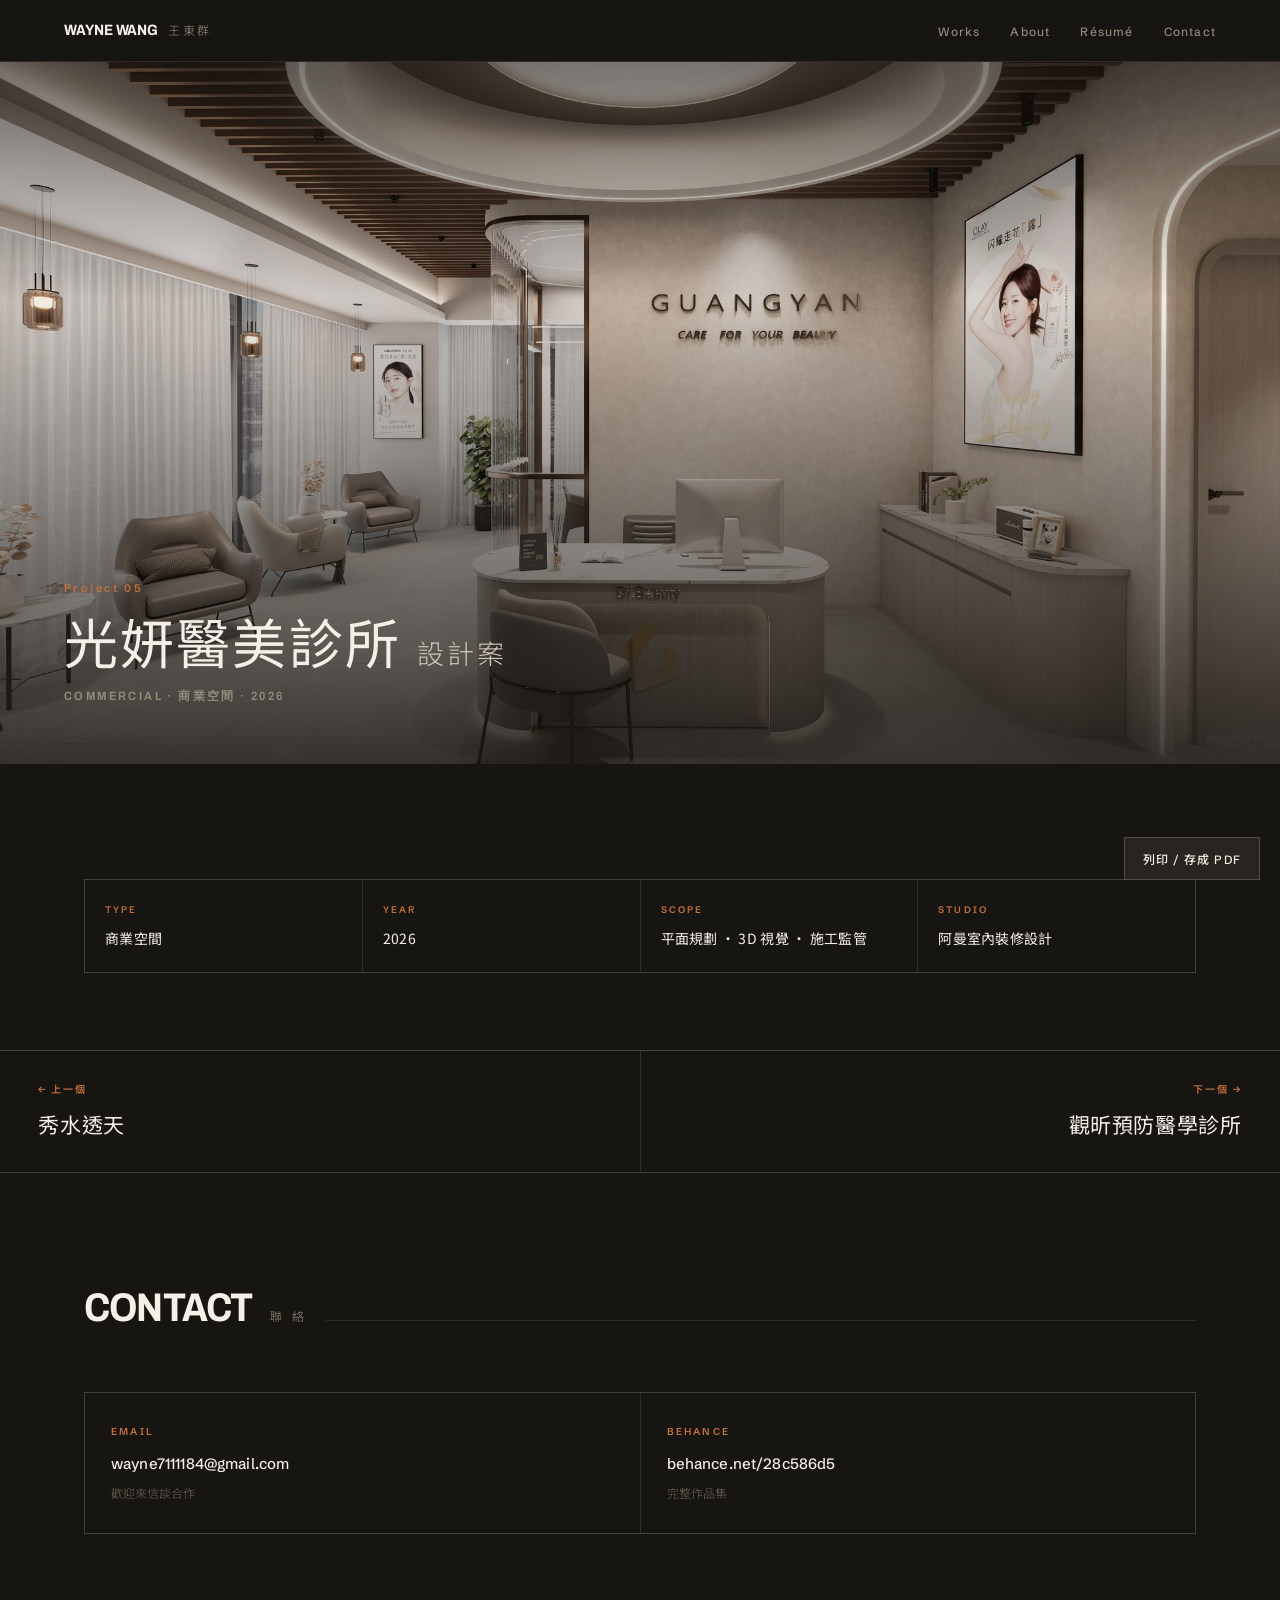
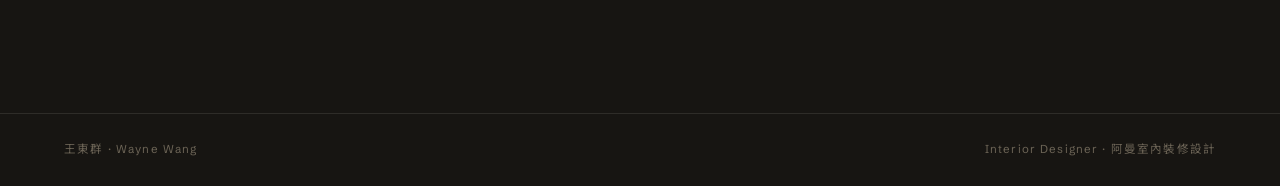
==== works/guangyan-clinic.html @ 20f3edab "feat: 六個專案內頁 + 圖片自動壓縮與自動重建 - works/ 六頁，每頁有獨立網址與分享預覽圖 - 內容集中在 projects.json，跑 build.py 重新產生 - CSS 抽成 " ====
<!DOCTYPE html>
<html lang="zh-TW">
<head>
<meta charset="UTF-8">
<meta name="viewport" content="width=device-width, initial-scale=1.0">
<title>光妍醫美診所設計案 — 王東群 Wayne Wang</title>
<meta name="description" content="光妍醫美診所設計案｜商業空間 · 2026｜王東群 Wayne Wang 室內設計作品">
<link rel="canonical" href="https://wayne7111184-create.github.io/works/guangyan-clinic.html">
<link rel="icon" href="data:image/svg+xml,%3Csvg xmlns='http://www.w3.org/2000/svg' viewBox='0 0 32 32'%3E%3Crect width='32' height='32' fill='%23171512'/%3E%3Ctext x='16' y='23' font-family='Helvetica,Arial' font-size='19' font-weight='700' fill='%23C4703F' text-anchor='middle'%3EW%3C/text%3E%3C/svg%3E">
<meta property="og:type" content="article">
<meta property="og:url" content="https://wayne7111184-create.github.io/works/guangyan-clinic.html">
<meta property="og:title" content="光妍醫美診所設計案 — 王東群 Wayne Wang">
<meta property="og:description" content="光妍醫美診所設計案｜商業空間 · 2026｜王東群 Wayne Wang 室內設計作品">
<meta property="og:image" content="https://wayne7111184-create.github.io/uploads/work-05.jpg">
<meta property="og:locale" content="zh_TW">
<meta name="twitter:card" content="summary_large_image">
<link rel="preconnect" href="https://fonts.googleapis.com">
<link rel="preconnect" href="https://fonts.gstatic.com" crossorigin>
<link href="https://fonts.googleapis.com/css2?family=Archivo:wdth,wght@75..125,400..900&family=Schibsted+Grotesk:wght@300;400;500;600;700&family=Noto+Sans+TC:wght@200;300;400;500;700&display=swap" rel="stylesheet">
<link rel="stylesheet" href="../assets/site.css">
</head>
<body>

<nav class="nav">
  <a href="../index.html" class="brand">Wayne Wang<span>王東群</span></a>
  <ul>
    <li><a href="../index.html#works">Works</a></li>
    <li><a href="../index.html#about">About</a></li>
    <li><a href="../index.html#resume">Résumé</a></li>
    <li><a href="../index.html#contact">Contact</a></li>
  </ul>
</nav>

<header class="p-hero">
  <div class="slot"><img src="../uploads/work-05.jpg" alt="光妍醫美診所" fetchpriority="high" decoding="async" onerror="imgFallback(this)"><div class="hint"><b>../uploads/work-05.jpg</b>光妍醫美診所</div></div>
  <div class="p-head">
    <div class="inner">
      <div class="p-no">Project 05</div>
      <h1 class="p-title">光妍醫美診所<small>設計案</small></h1>
      <div class="p-sub">Commercial · 商業空間 · 2026</div>
    </div>
  </div>
</header>

<section class="container sec" style="padding-bottom:0">
  <div class="p-meta">
        <div><div class="k">Type</div><div class="v">商業空間</div></div>
        <div><div class="k">Year</div><div class="v">2026</div></div>
        <div><div class="k">Scope</div><div class="v">平面規劃 · 3D 視覺 · 施工監管</div></div>
        <div><div class="k">Studio</div><div class="v">阿曼室內裝修設計</div></div>
  </div>
</section>


<section class="container sec">
  <div class="sec-head"><h2>Gallery</h2><span class="zh">空 間 紀 錄</span><span class="ln"></span></div>
  <div class="gallery">
      <div class="g-item"><div class="slot"><img src="../uploads/guangyan-clinic/01.jpg" alt="光妍醫美診所 第 1 張" loading="lazy" decoding="async" onerror="imgFallback(this)"><div class="hint"><b>../uploads/guangyan-clinic/01.jpg</b>光妍醫美診所 第 1 張</div></div></div>
      <div class="g-item"><div class="slot"><img src="../uploads/guangyan-clinic/02.jpg" alt="光妍醫美診所 第 2 張" loading="lazy" decoding="async" onerror="imgFallback(this)"><div class="hint"><b>../uploads/guangyan-clinic/02.jpg</b>光妍醫美診所 第 2 張</div></div></div>
      <div class="g-item"><div class="slot"><img src="../uploads/guangyan-clinic/03.jpg" alt="光妍醫美診所 第 3 張" loading="lazy" decoding="async" onerror="imgFallback(this)"><div class="hint"><b>../uploads/guangyan-clinic/03.jpg</b>光妍醫美診所 第 3 張</div></div></div>
      <div class="g-item"><div class="slot"><img src="../uploads/guangyan-clinic/04.jpg" alt="光妍醫美診所 第 4 張" loading="lazy" decoding="async" onerror="imgFallback(this)"><div class="hint"><b>../uploads/guangyan-clinic/04.jpg</b>光妍醫美診所 第 4 張</div></div></div>
      <div class="g-item"><div class="slot"><img src="../uploads/guangyan-clinic/05.jpg" alt="光妍醫美診所 第 5 張" loading="lazy" decoding="async" onerror="imgFallback(this)"><div class="hint"><b>../uploads/guangyan-clinic/05.jpg</b>光妍醫美診所 第 5 張</div></div></div>
      <div class="g-item"><div class="slot"><img src="../uploads/guangyan-clinic/06.jpg" alt="光妍醫美診所 第 6 張" loading="lazy" decoding="async" onerror="imgFallback(this)"><div class="hint"><b>../uploads/guangyan-clinic/06.jpg</b>光妍醫美診所 第 6 張</div></div></div>
      <div class="g-item"><div class="slot"><img src="../uploads/guangyan-clinic/07.jpg" alt="光妍醫美診所 第 7 張" loading="lazy" decoding="async" onerror="imgFallback(this)"><div class="hint"><b>../uploads/guangyan-clinic/07.jpg</b>光妍醫美診所 第 7 張</div></div></div>
      <div class="g-item"><div class="slot"><img src="../uploads/guangyan-clinic/08.jpg" alt="光妍醫美診所 第 8 張" loading="lazy" decoding="async" onerror="imgFallback(this)"><div class="hint"><b>../uploads/guangyan-clinic/08.jpg</b>光妍醫美診所 第 8 張</div></div></div>
  </div>
  <a class="p-back" href="../index.html#works">← 回作品列表</a>
</section>

<nav class="p-nav">
    <a class="prev" href="xiushui-house.html">
      <div class="dir">← 上一個</div>
      <div class="nm">秀水透天</div>
    </a>
    <a class="next" href="guanxin-clinic.html">
      <div class="dir">下一個 →</div>
      <div class="nm">觀昕預防醫學診所</div>
    </a>
</nav>

<section class="container sec">
  <div class="sec-head"><h2>Contact</h2><span class="zh">聯 絡</span><span class="ln"></span></div>
  <div class="contact">
    <div class="c-item">
      <div class="k">Email</div>
      <a class="v" href="mailto:wayne7111184@gmail.com">wayne7111184@gmail.com</a>
      <div class="s">歡迎來信談合作</div>
    </div>
    <div class="c-item">
      <div class="k">Behance</div>
      <a class="v" href="https://www.behance.net/28c586d5" target="_blank" rel="noopener">behance.net/28c586d5</a>
      <div class="s">完整作品集</div>
    </div>
  </div>
</section>

<footer>
  <div>王東群 · Wayne Wang</div>
  <div>Interior Designer · 阿曼室內裝修設計</div>
</footer>

<button class="print-btn" onclick="window.print()"><span class="pb-long">列印 / 存成 PDF</span><span class="pb-short">PDF</span></button>

<script>
/* 圖片副檔名容錯；畫廊圖找不到就整格移除，版面不會開天窗 */
function imgFallback(img){
  var exts = ['.jpg','.png','.jpeg','.webp','.JPG','.PNG','.jpg.jpg','.png.png'];
  if(!img.dataset.base){
    img.dataset.base = img.getAttribute('src').replace(/\.[a-z0-9]+$/i,'');
    img.dataset.i = '0';
  }
  var i = parseInt(img.dataset.i, 10);
  while(i < exts.length){
    var cand = img.dataset.base + exts[i];
    i++;
    if(cand !== img.getAttribute('src')){
      img.dataset.i = i;
      img.setAttribute('src', cand);
      return;
    }
  }
  var cell = img.closest('.g-item');
  if(cell){
    var g = cell.parentElement;
    cell.remove();
    /* 整個畫廊都沒圖就把這一段收起來，不留空白區塊 */
    if(g && !g.querySelector('.g-item')){
      var sec = g.closest('section');
      if(sec){ sec.style.display = 'none'; }
    }
  } else {
    img.remove();
  }
}
</script>
</body>
</html>
---- assets/site.css ----
/* ══════════════ RESET ══════════════ */
*,*::before,*::after{ box-sizing:border-box; margin:0; padding:0; }
html{ scroll-behavior:smooth; }
img{ max-width:100%; display:block; }

/* ══════════════ TOKENS ══════════════ */
:root{
  --bg:      #171512;
  --surface: #201D19;
  --surface2:#282520;
  --t1:      #F4F0E7;
  --t2:      #CFC8BA;
  --t3:      #948B7B;
  --t4:      #6C6456;
  --ac:      #C4703F;
  --ac-soft: rgba(196,112,63,0.14);
  --bd:      rgba(244,240,231,0.10);
  --bd2:     rgba(244,240,231,0.20);

  --disp:   'Archivo', 'Helvetica Neue', sans-serif;
  --sans:   'Schibsted Grotesk', 'Noto Sans TC', -apple-system, sans-serif;
  --zh:     'Noto Sans TC', 'Microsoft JhengHei', sans-serif;
}

body{
  background:var(--bg); color:var(--t2);
  font-family:var(--sans); font-size:16px; line-height:1.7;
  -webkit-font-smoothing:antialiased;
  text-wrap:pretty;
}

/* ══════════════ 共用 ══════════════ */
.container{ max-width:1240px; margin:0 auto; padding:0 clamp(22px,5vw,72px); }
.sec{ padding-top:clamp(78px,9vw,130px); padding-bottom:clamp(60px,7vw,100px); }

.eyebrow{
  font-family:var(--sans); font-size:10.5px; font-weight:600;
  letter-spacing:.2em; text-transform:uppercase; color:var(--ac);
}
.sec-head{ display:flex; align-items:baseline; gap:18px; margin-bottom:clamp(38px,5vw,64px); }
.sec-head h2{
  font-family:var(--disp); font-weight:700; font-variation-settings:'wdth' 88;
  font-size:clamp(26px,3.4vw,40px); text-transform:uppercase;
  color:var(--t1); line-height:1; letter-spacing:-.02em;
}
.sec-head .zh{ font-family:var(--zh); font-size:12px; font-weight:300; letter-spacing:.28em; color:var(--t3); }
.sec-head .ln{ flex:1; height:1px; background:var(--bd); }

/* 圖片欄位：圖檔放進去就顯示，沒放就看到提示 */
.slot{ position:relative; background:var(--surface); overflow:hidden; }
.slot img{ width:100%; height:100%; object-fit:cover; position:relative; z-index:1;
  filter:grayscale(18%) brightness(.94) contrast(1.04); transition:transform .8s cubic-bezier(.22,.61,.36,1), filter .5s; }
.slot .hint{
  position:absolute; inset:0; z-index:0;
  display:flex; flex-direction:column; align-items:center; justify-content:center; gap:8px;
  font-size:11px; letter-spacing:.14em; text-transform:uppercase; color:var(--t4);
  background:
    repeating-linear-gradient(135deg, rgba(255,255,255,.02) 0 6px, transparent 6px 12px);
  text-align:center; padding:16px;
}
.slot .hint b{ font-weight:500; color:var(--t3); letter-spacing:.06em; text-transform:none; font-size:12px; }

/* ══════════════ NAV ══════════════ */
.nav{
  position:fixed; top:0; left:0; right:0; z-index:100; height:62px;
  display:flex; align-items:center; padding:0 clamp(22px,5vw,72px);
  background:rgba(23,21,18,.86); backdrop-filter:blur(14px); -webkit-backdrop-filter:blur(14px);
  border-bottom:1px solid var(--bd);
}
.nav a{ text-decoration:none; }
.nav .brand{
  flex:1; font-family:var(--disp); font-weight:700; font-variation-settings:'wdth' 88;
  font-size:15px; text-transform:uppercase; letter-spacing:-.005em; color:var(--t1);
}
.nav .brand span{ font-family:var(--zh); font-size:12px; font-weight:300; letter-spacing:.2em; color:var(--t3); margin-left:10px; }
.nav ul{ display:flex; gap:30px; list-style:none; }
.nav ul a{ font-size:12px; font-weight:500; letter-spacing:.1em; color:var(--t3); transition:color .2s; }
.nav ul a:hover{ color:var(--t1); }

/* ══════════════ HERO ══════════════ */
.hero{ min-height:100vh; padding-top:62px; display:grid; grid-template-columns:56fr 44fr; }
.hero-txt{ display:flex; flex-direction:column; justify-content:center; padding:clamp(56px,7vw,96px) clamp(22px,5vw,72px); }
.hero-name{
  font-family:var(--disp); font-weight:800; font-variation-settings:'wdth' 84;
  font-size:clamp(58px,8.6vw,126px); text-transform:uppercase;
  line-height:.86; color:var(--t1); letter-spacing:-.035em; margin-top:24px;
}
.hero-name i{ font-style:normal; color:var(--ac); }
.hero-zh{ font-family:var(--zh); font-size:clamp(16px,1.8vw,21px); font-weight:200; letter-spacing:.42em; color:var(--t3); margin-top:20px; }
.hero-line{ width:44px; height:1px; background:var(--ac); margin:34px 0 28px; }
.hero-bio{ font-family:var(--zh); font-weight:300; font-size:clamp(14px,1.5vw,16px); line-height:2.1; color:var(--t2); max-width:42ch; }
.hero-meta{ display:flex; gap:28px; margin-top:38px; flex-wrap:wrap; }
.hero-meta div{ font-size:12px; color:var(--t4); letter-spacing:.04em; }
.hero-meta b{ display:block; font-family:var(--zh); font-size:13px; font-weight:400; color:var(--t2); margin-top:3px; letter-spacing:.02em; }
.hero-photo{ position:relative; }
.hero-photo .slot{ position:absolute; inset:0; }

/* ══════════════ WORKS ══════════════ */
.works{ display:grid; grid-template-columns:1fr 1fr; gap:1px; background:var(--bd); }
.work{ background:var(--bg); text-decoration:none; color:inherit; display:block; }
.work .slot{ aspect-ratio:4/3; }
@media (hover:hover){
  .work:hover .slot img{ transform:scale(1.035); filter:grayscale(0%) brightness(1) contrast(1.04); }
}
.work:active .slot img{ filter:grayscale(0%) brightness(1) contrast(1.04); }
.work-info{ display:flex; align-items:flex-start; gap:16px; padding:22px 4px 34px; }
.work-idx{ font-size:11px; font-weight:600; color:var(--ac); letter-spacing:.08em; padding-top:6px; min-width:22px; }
.work-body{ flex:1; }
.work-title{ font-family:var(--zh); font-size:clamp(17px,1.9vw,21px); font-weight:400; color:var(--t1); letter-spacing:.03em; }
.work-title small{ font-weight:300; color:var(--t3); font-size:.72em; margin-left:.5em; letter-spacing:.08em; }
.work-meta{ font-size:11.5px; font-weight:500; letter-spacing:.14em; text-transform:uppercase; color:var(--t4); margin-top:7px; }
.work-tag{
  align-self:flex-start; font-family:var(--zh); font-size:11px; font-weight:300; color:var(--t3);
  border:1px solid var(--bd2); padding:5px 11px; letter-spacing:.08em; margin-top:4px; transition:.25s;
  white-space:nowrap;
}
@media (hover:hover){
  .work:hover .work-tag{ border-color:var(--ac); color:var(--ac); }
}

/* ══════════════ ABOUT ══════════════ */
.about{ display:grid; grid-template-columns:2fr 3fr; gap:clamp(38px,6vw,88px); align-items:start; }
.about .slot{ aspect-ratio:3/4; position:sticky; top:92px; }
.about-bio p{ font-family:var(--zh); font-weight:300; font-size:clamp(15px,1.6vw,17px); line-height:2.15; color:var(--t2); }
.about-bio p+p{ margin-top:24px; }
.kv-grid{ display:grid; grid-template-columns:1fr 1fr; gap:26px 34px; margin-top:46px; }
.kv{ border-top:1px solid var(--bd); padding-top:15px; }
.kv .k{ font-size:10px; font-weight:600; letter-spacing:.2em; text-transform:uppercase; color:var(--ac); }
.kv .v{ font-family:var(--zh); font-size:14px; font-weight:400; color:var(--t1); margin-top:8px; letter-spacing:.02em; }
.kv .s{ display:block; font-size:11.5px; font-weight:400; color:var(--t4); margin-top:4px; letter-spacing:.03em; }
.kv a{ color:var(--ac); text-decoration:none; }
.kv a:hover{ text-decoration:underline; text-underline-offset:3px; }

/* ══════════════ RÉSUMÉ ══════════════ */
.sheet{
  background:var(--surface); border:1px solid var(--bd);
  display:grid; grid-template-columns:1fr 1fr;
}
.sheet-col{ padding:clamp(30px,4vw,52px); }
.sheet-col+.sheet-col{ border-left:1px solid var(--bd); }
.r-sec{ margin-bottom:42px; }
.r-sec:last-child{ margin-bottom:0; }
.r-label{
  font-size:10px; font-weight:600; letter-spacing:.22em; text-transform:uppercase; color:var(--ac);
  border-bottom:1px solid var(--bd); padding-bottom:11px; margin-bottom:24px;
}
.r-label span{ font-family:var(--zh); font-weight:300; letter-spacing:.14em; color:var(--t4); margin-left:8px; text-transform:none; }
.exp{ margin-bottom:26px; }
.exp:last-child{ margin-bottom:0; }
.exp .when{ font-size:11.5px; font-weight:500; letter-spacing:.08em; color:var(--t4); }
.exp .org{ font-family:var(--zh); font-size:15px; font-weight:400; color:var(--t1); margin-top:5px; letter-spacing:.02em; }
.exp .role{ font-family:var(--zh); font-size:12.5px; font-weight:300; color:var(--t3); margin-top:3px; }
.exp .note{ font-family:var(--zh); font-size:12.5px; font-weight:300; line-height:1.95; color:var(--t3); margin-top:9px; }
.sk{ margin-bottom:20px; }
.sk:last-child{ margin-bottom:0; }
.sk .g{ font-size:10px; font-weight:600; letter-spacing:.16em; text-transform:uppercase; color:var(--t4); margin-bottom:10px; }
.sk .tags{ display:flex; flex-wrap:wrap; gap:7px; }
.tag{ font-size:12px; color:var(--t2); border:1px solid var(--bd2); padding:5px 12px; letter-spacing:.02em; }
.aw{ display:flex; gap:14px; margin-bottom:18px; align-items:flex-start; }
.aw:last-child{ margin-bottom:0; }
.aw .yr{ font-size:11.5px; font-weight:500; color:var(--t4); letter-spacing:.06em; padding-top:2px; min-width:34px; }
.aw .n{ font-family:var(--zh); font-size:14px; font-weight:400; color:var(--t1); }
.aw .badge{
  display:inline-block; font-family:var(--zh); font-size:10.5px; font-weight:400; letter-spacing:.1em;
  padding:2px 9px; margin-top:6px; border:1px solid var(--bd2); color:var(--t3);
}
.aw .badge.win{ background:var(--ac-soft); border-color:var(--ac); color:var(--ac); }
.aw .sub{ font-family:var(--zh); font-size:11.5px; font-weight:300; color:var(--t4); margin-top:5px; }

/* ══════════════ CONTACT ══════════════ */
.contact{ display:grid; grid-template-columns:repeat(2,1fr); gap:1px; background:var(--bd); border:1px solid var(--bd); }
.c-item{ background:var(--bg); padding:30px 26px; transition:background .3s; }
@media (hover:hover){ .c-item:hover{ background:var(--surface); } }
.c-item .k{ font-size:10px; font-weight:600; letter-spacing:.22em; text-transform:uppercase; color:var(--ac); }
.c-item .v{ display:block; font-size:15px; font-weight:500; color:var(--t1); margin-top:11px; text-decoration:none; letter-spacing:.01em; }
a.v:hover{ color:var(--ac); }
.c-item .s{ font-family:var(--zh); font-size:12px; font-weight:300; color:var(--t4); margin-top:6px; }

footer{
  border-top:1px solid var(--bd); margin-top:clamp(60px,7vw,100px);
  display:flex; justify-content:space-between; align-items:center; gap:16px; flex-wrap:wrap;
  padding:26px clamp(22px,5vw,72px);
  font-size:11.5px; letter-spacing:.1em; color:var(--t4);
}

/* 列印鈕 */
.print-btn{
  position:fixed; right:20px; bottom:20px; z-index:120;
  font-family:var(--sans); font-size:12px; font-weight:500; letter-spacing:.1em;
  background:var(--surface2); color:var(--t1); border:1px solid var(--bd2);
  padding:12px 18px; cursor:pointer; transition:.2s;
}
.print-btn:hover{ border-color:var(--ac); color:var(--ac); }
.print-btn .pb-short{ display:none; }

/* ══════════════ RWD ══════════════ */

/* 筆電 / 小螢幕桌機 */
@media screen and (max-width:1180px){
  .hero{ grid-template-columns:52fr 48fr; }
  .about{ grid-template-columns:5fr 7fr; gap:clamp(28px,4vw,56px); }
  .sheet-col{ padding:clamp(26px,3.4vw,40px); }
}

/* 平板直式 */
@media screen and (max-width:920px){
  .hero{ grid-template-columns:1fr; min-height:auto; padding-top:58px; }
  .hero-txt{ padding:clamp(44px,7vw,72px) clamp(22px,5vw,48px) clamp(34px,5vw,52px); }
  .hero-photo{ aspect-ratio:16/11; }
  .hero-photo .slot{ position:relative; height:100%; }
  .hero-bio{ max-width:52ch; }
  .about{ grid-template-columns:1fr; gap:32px; }
  .about .slot{ position:relative; top:0; max-width:300px; aspect-ratio:3/4; }
  .sheet{ grid-template-columns:1fr; }
  .sheet-col+.sheet-col{ border-left:none; border-top:1px solid var(--bd); }
  .contact{ grid-template-columns:1fr; }
}

/* 手機 */
@media screen and (max-width:640px){
  body{ font-size:15px; }
  .nav{ height:56px; padding:0 18px; }
  .nav .brand{ font-size:13px; }
  .nav .brand span{ display:none; }
  .nav ul{ gap:15px; }
  .nav ul a{ font-size:11px; letter-spacing:.06em; }
  .container{ padding:0 20px; }
  .sec{ padding-top:56px; padding-bottom:44px; }
  .sec-head{ gap:12px; margin-bottom:28px; }
  .sec-head .zh{ font-size:11px; letter-spacing:.2em; }

  .hero{ padding-top:56px; }
  .hero-txt{ padding:40px 20px 34px; }
  .hero-name{ font-size:clamp(48px,15vw,74px); margin-top:18px; }
  .hero-zh{ font-size:15px; letter-spacing:.34em; margin-top:14px; }
  .hero-line{ margin:24px 0 20px; }
  .hero-bio{ font-size:14.5px; line-height:2; }
  .hero-meta{ gap:18px 24px; margin-top:28px; }
  .hero-photo{ aspect-ratio:4/5; }

  .works{ grid-template-columns:1fr; gap:0; background:none; }
  .work{ border-bottom:1px solid var(--bd); }
  .work:last-child{ border-bottom:none; }
  .work .slot{ aspect-ratio:3/2; }
  .work-info{ padding:16px 0 26px; gap:12px; }
  .work-title{ font-size:17px; }
  .work-title small{ display:block; margin-left:0; margin-top:3px; }

  .about .slot{ max-width:100%; aspect-ratio:4/5; }
  .about-bio p{ font-size:15px; line-height:2; }
  .about-bio p+p{ margin-top:18px; }
  .kv-grid{ grid-template-columns:1fr; gap:18px; margin-top:32px; }

  .sheet-col{ padding:24px 20px; }
  .r-sec{ margin-bottom:30px; }
  .tag{ font-size:12.5px; padding:6px 12px; }   /* 觸控好按一點 */

  .c-item{ padding:22px 20px; }
  .c-item .v{ font-size:14.5px; word-break:break-word; }

  footer{ padding:22px 20px calc(22px + env(safe-area-inset-bottom)); font-size:11px; gap:8px; }
  /* 手機縮成小圓鈕，不擋作品照 */
  .print-btn{ right:14px; bottom:calc(14px + env(safe-area-inset-bottom));
    padding:0; width:46px; height:46px; border-radius:50%; font-size:11px; letter-spacing:.06em;
    background:rgba(32,29,25,.9); backdrop-filter:blur(8px); -webkit-backdrop-filter:blur(8px); }
  .print-btn .pb-long{ display:none; }
  .print-btn .pb-short{ display:inline; }
}

/* 極窄機（iPhone SE 等） */
@media screen and (max-width:380px){
  .hero-name{ font-size:44px; }
  .nav ul{ gap:11px; }
  .nav ul a{ font-size:10px; }
}

/* ══════════════ 列印：轉成米白 A4 ══════════════ */
@media print{
  @page{ size:A4; margin:14mm 15mm; }
  :root{
    --bg:#FFFFFF; --surface:#FAF7F1; --surface2:#FAF7F1;
    --t1:#1B1712; --t2:#3A342B; --t3:#6E6555; --t4:#8B8271;
    --ac:#A85A2E; --ac-soft:#F7EDE5;
    --bd:#E2DACB; --bd2:#CFC5B2;
  }
  body{ background:#fff; font-size:10.5pt; line-height:1.6; -webkit-print-color-adjust:exact; print-color-adjust:exact;
    display:flex; flex-direction:column; }
  /* 列印順序：封面頭 → 關於 → 作品 → 履歷 → 聯絡 */
  .hero{ order:1 } #about{ order:2 } #works{ order:3 } #resume{ order:4 } #contact{ order:5 } footer{ order:6 }
  .nav, .print-btn, .hero-meta{ display:none !important; }
  .container{ max-width:none; padding:0; }
  .sec{ padding:0 0 9mm; }
  .hero{ min-height:0; padding-top:0; grid-template-columns:1fr 44mm; gap:10mm;
    align-items:center; padding-bottom:8mm; border-bottom:1px solid var(--bd); margin-bottom:9mm; }
  .hero-txt{ padding:0; }
  .hero-name{ font-size:44pt; margin-top:10px; }
  .hero-zh{ font-size:12pt; margin-top:8px; }
  .hero-line{ margin:12px 0 10px; }
  .hero-bio{ font-size:10pt; line-height:1.85; max-width:60ch; }
  .hero-photo{ height:66mm; }
  .hero-photo .slot{ position:relative; height:100%; }
  .slot img{ filter:none; }
  .sec-head{ margin-bottom:6mm; }
  .sec-head h2{ font-size:19pt; }
  /* 列印時 A4 寬度約 794px，明確鎖住欄數，別掉進手機版排法 */
  .works{ grid-template-columns:1fr 1fr; gap:6mm 5mm; background:none; align-items:start; }
  .sheet{ grid-template-columns:1fr 1fr; }
  .sheet-col+.sheet-col{ border-left:1px solid var(--bd); border-top:none; }
  .contact{ grid-template-columns:repeat(2,1fr); }
  .kv-grid{ grid-template-columns:1fr 1fr; }
  .work .slot{ aspect-ratio:auto; height:44mm; }
  .work-info{ padding:6px 0 0; }
  .work-title{ font-size:11.5pt; }
  .work-meta{ font-size:8pt; margin-top:4px; }
  .work-tag{ font-size:8.5pt; padding:3px 8px; }
  .about{ grid-template-columns:62mm 1fr; gap:11mm; }
  .about .slot{ position:relative; top:0; }
  .about-bio p{ font-size:10pt; line-height:1.85; }
  .kv-grid{ margin-top:7mm; gap:5mm 8mm; }
  .sheet-col{ padding:6mm; }
  .r-sec{ margin-bottom:5mm; }
  .r-label{ padding-bottom:6px; margin-bottom:12px; }
  .exp{ margin-bottom:14px; }
  .exp .org{ font-size:11pt; }
  .exp .role, .exp .note{ font-size:9pt; }
  .exp .note{ line-height:1.7; margin-top:5px; }
  .sk{ margin-bottom:12px; }
  .tag{ font-size:9pt; padding:3px 9px; }
  .aw{ margin-bottom:11px; }
  .aw .n{ font-size:10.5pt; }
  .c-item{ padding:5mm; }
  .c-item .v{ font-size:11pt; margin-top:7px; }
  footer{ margin-top:5mm; padding:4mm 0 0; }
  .work, .about, .contact, .r-sec, .exp, .kv{ break-inside:avoid; }
  .sec-head{ break-inside:avoid; break-after:avoid; }
  #works{ break-before:page; }
  #resume{ break-before:page; }
  #contact .sec{ padding-top:4mm; }
}

/* ══════════════════════════════════════════
   內頁（單一專案）
══════════════════════════════════════════ */
.p-hero{ position:relative; padding-top:62px; }
.p-hero .slot{ height:min(78vh,760px); }
.p-hero .slot::after{
  content:''; position:absolute; inset:0; z-index:2; pointer-events:none;
  background:linear-gradient(to bottom, rgba(23,21,18,.55) 0%, rgba(23,21,18,0) 34%, rgba(23,21,18,.82) 100%);
}
.p-head{
  position:absolute; left:0; right:0; bottom:0; z-index:3;
  padding:0 clamp(22px,5vw,72px) clamp(34px,5vw,58px);
}
.p-head .inner{ max-width:1240px; margin:0 auto; }
.p-no{ font-size:11px; font-weight:600; letter-spacing:.22em; color:var(--ac); }
.p-title{
  font-family:var(--zh); font-weight:400; color:var(--t1);
  font-size:clamp(28px,4.6vw,54px); letter-spacing:.04em; line-height:1.15; margin-top:12px;
}
.p-title small{ font-weight:300; color:var(--t2); font-size:.5em; margin-left:.6em; letter-spacing:.1em; }
.p-sub{
  font-family:var(--disp); font-weight:600; font-variation-settings:'wdth' 90;
  font-size:12px; letter-spacing:.2em; text-transform:uppercase; color:var(--t3); margin-top:14px;
}

/* 專案資訊 */
.p-meta{ display:grid; grid-template-columns:repeat(auto-fit,minmax(150px,1fr)); gap:1px; background:var(--bd); border:1px solid var(--bd); }
.p-meta > div{ background:var(--bg); padding:22px 20px; }
.p-meta .k{ font-size:9.5px; font-weight:600; letter-spacing:.22em; text-transform:uppercase; color:var(--ac); }
.p-meta .v{ font-family:var(--zh); font-size:14px; font-weight:400; color:var(--t1); margin-top:9px; letter-spacing:.02em; line-height:1.6; }

/* 概念文字 */
.p-body{ display:grid; grid-template-columns:minmax(0,1.15fr) minmax(0,1fr); gap:clamp(32px,5vw,80px); align-items:start; }
.p-body p{ font-family:var(--zh); font-weight:300; font-size:clamp(15px,1.6vw,17px); line-height:2.15; color:var(--t2); }
.p-body p+p{ margin-top:22px; }
.p-points{ border-top:1px solid var(--bd); padding-top:20px; }
.p-points li{ list-style:none; font-family:var(--zh); font-weight:300; font-size:14.5px; line-height:1.9; color:var(--t2);
  padding-left:20px; position:relative; margin-bottom:14px; }
.p-points li::before{ content:''; position:absolute; left:0; top:13px; width:9px; height:1px; background:var(--ac); }

/* 圖片畫廊 */
.gallery{ display:grid; grid-template-columns:1fr 1fr; gap:1px; background:var(--bd); }
.g-item{ background:var(--bg); }
.g-item .slot{ aspect-ratio:4/3; }
.g-item:nth-child(3n+1){ grid-column:span 2; }
.g-item:nth-child(3n+1) .slot{ aspect-ratio:16/9; }

/* 上下案導覽 */
.p-nav{ margin-top:clamp(40px,6vw,80px); display:grid; grid-template-columns:1fr 1fr; gap:1px; background:var(--bd); border-top:1px solid var(--bd); border-bottom:1px solid var(--bd); }
.p-nav a{ background:var(--bg); padding:30px clamp(20px,3vw,40px); text-decoration:none; display:block; transition:background .3s; }
.p-nav a.next{ text-align:right; }
.p-nav .dir{ font-size:10px; font-weight:600; letter-spacing:.2em; text-transform:uppercase; color:var(--ac); }
.p-nav .nm{ font-family:var(--zh); font-size:clamp(16px,2vw,21px); font-weight:400; color:var(--t1); margin-top:9px; letter-spacing:.03em; }
@media (hover:hover){ .p-nav a:hover{ background:var(--surface); } }
.p-back{ display:inline-block; margin-top:34px; font-size:12px; font-weight:500; letter-spacing:.12em;
  text-transform:uppercase; color:var(--t3); text-decoration:none; border-bottom:1px solid var(--bd2); padding-bottom:3px; }
.p-back:hover{ color:var(--ac); border-color:var(--ac); }

@media screen and (max-width:920px){
  .p-body{ grid-template-columns:1fr; gap:28px; }
}
@media screen and (max-width:640px){
  .p-hero{ padding-top:56px; }
  .p-hero .slot{ height:62vh; }
  .p-head{ padding:0 20px 26px; }
  .p-title{ font-size:26px; }
  .p-title small{ display:block; margin-left:0; margin-top:6px; font-size:.62em; }
  .p-meta{ grid-template-columns:1fr 1fr; }
  .p-meta > div{ padding:18px 16px; }
  .gallery{ grid-template-columns:1fr; }
  .g-item:nth-child(3n+1){ grid-column:auto; }
  .g-item .slot, .g-item:nth-child(3n+1) .slot{ aspect-ratio:3/2; }
  .p-nav{ grid-template-columns:1fr; }
  .p-nav a{ padding:22px 20px; }
  .p-nav a.next{ text-align:left; }
}

@media print{
  .p-hero{ padding-top:0; }
  .p-hero .slot{ height:80mm; }
  .p-head{ position:static; padding:6mm 0 0; }
  .p-head .p-title{ color:var(--t1); }
  .p-hero .slot::after{ display:none; }
  .gallery{ grid-template-columns:1fr 1fr; gap:4mm; background:none; }
  .g-item .slot, .g-item:nth-child(3n+1) .slot{ aspect-ratio:4/3; }
  .g-item:nth-child(3n+1){ grid-column:span 2; }
  .p-nav, .p-back{ display:none; }
}
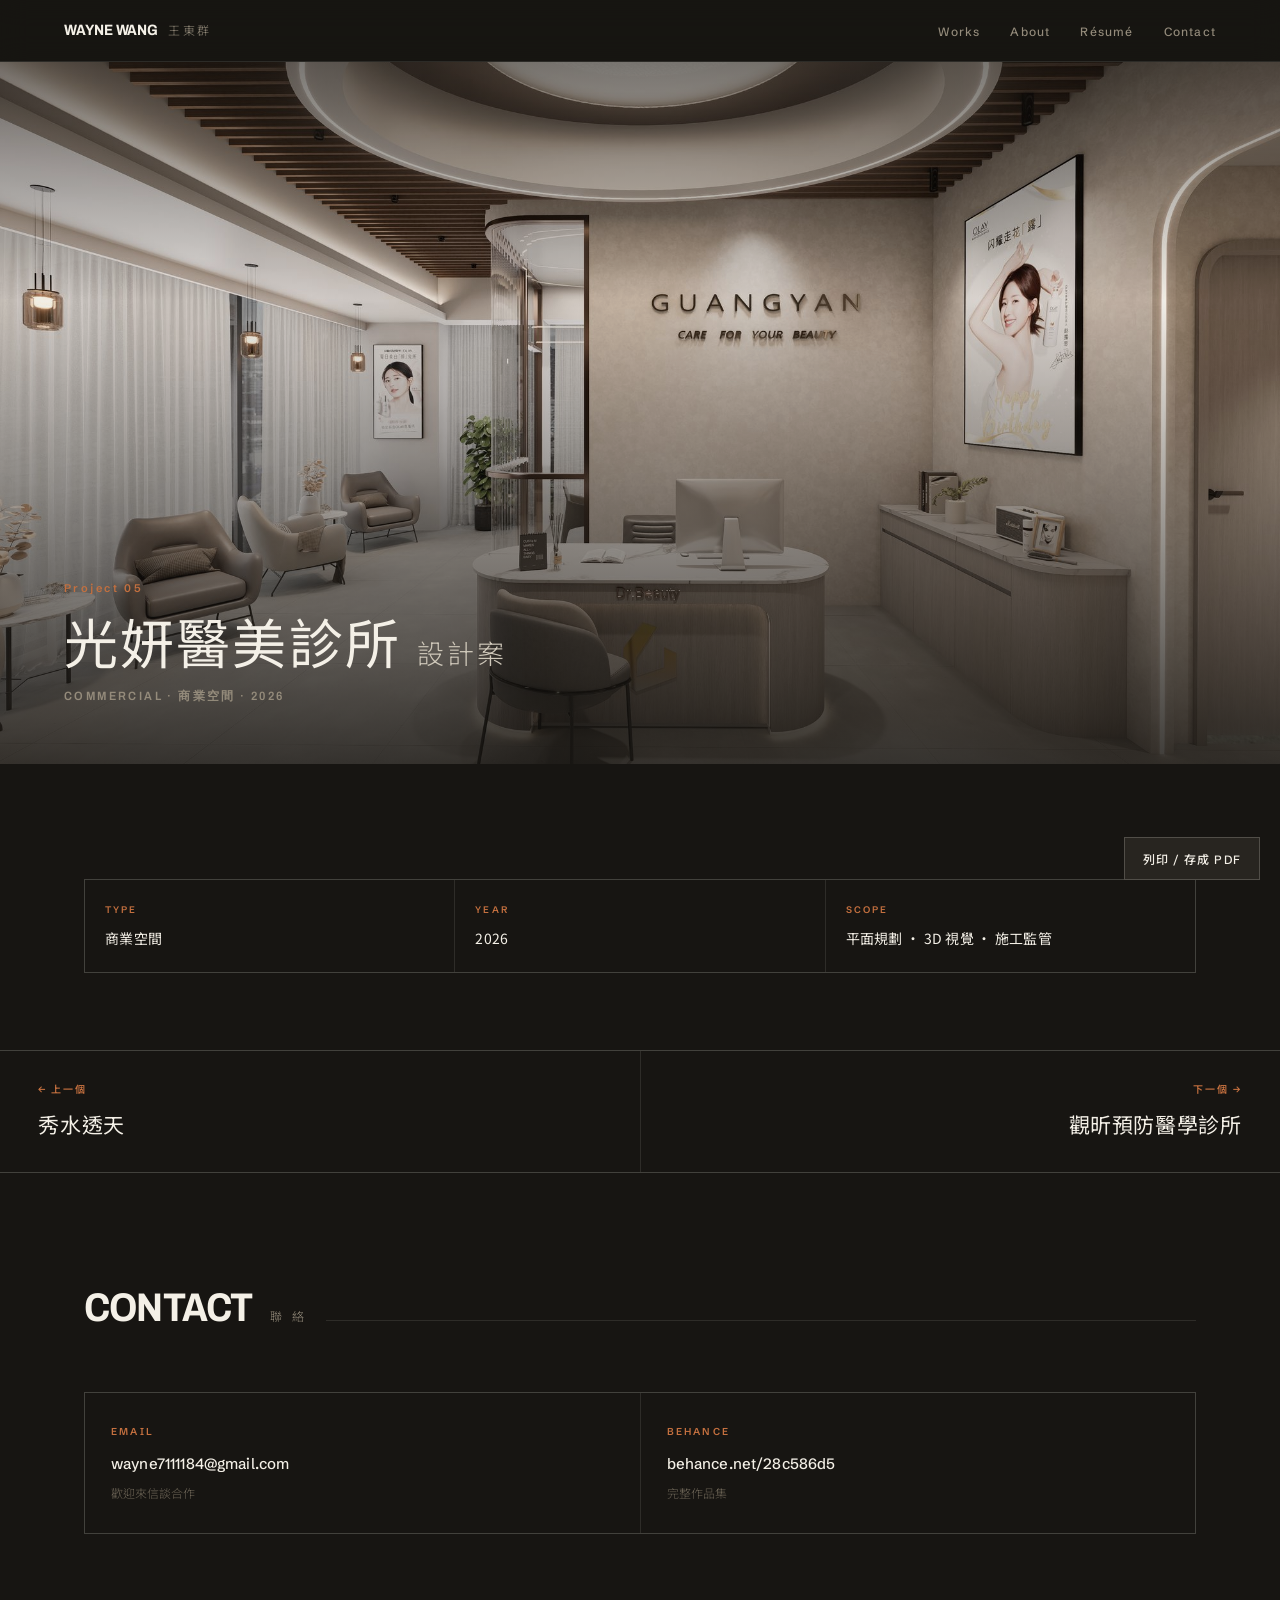
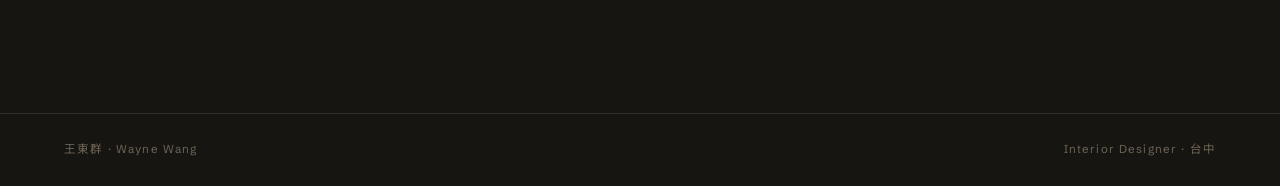
==== commit ec1742fb: "chore: 網站移除公司名稱，僅保留履歷工作經歷中的記載 Co-Authored-By: Claude Opus 5 <noreply@anthropic.com>" ====
--- a/works/guangyan-clinic.html
+++ b/works/guangyan-clinic.html
@@ -47,7 +47,6 @@
         <div><div class="k">Type</div><div class="v">商業空間</div></div>
         <div><div class="k">Year</div><div class="v">2026</div></div>
         <div><div class="k">Scope</div><div class="v">平面規劃 · 3D 視覺 · 施工監管</div></div>
-        <div><div class="k">Studio</div><div class="v">阿曼室內裝修設計</div></div>
   </div>
 </section>
 
@@ -55,14 +54,22 @@
 <section class="container sec">
   <div class="sec-head"><h2>Gallery</h2><span class="zh">空 間 紀 錄</span><span class="ln"></span></div>
   <div class="gallery">
-      <div class="g-item"><div class="slot"><img src="../uploads/guangyan-clinic/01.jpg" alt="光妍醫美診所 第 1 張" loading="lazy" decoding="async" onerror="imgFallback(this)"><div class="hint"><b>../uploads/guangyan-clinic/01.jpg</b>光妍醫美診所 第 1 張</div></div></div>
-      <div class="g-item"><div class="slot"><img src="../uploads/guangyan-clinic/02.jpg" alt="光妍醫美診所 第 2 張" loading="lazy" decoding="async" onerror="imgFallback(this)"><div class="hint"><b>../uploads/guangyan-clinic/02.jpg</b>光妍醫美診所 第 2 張</div></div></div>
-      <div class="g-item"><div class="slot"><img src="../uploads/guangyan-clinic/03.jpg" alt="光妍醫美診所 第 3 張" loading="lazy" decoding="async" onerror="imgFallback(this)"><div class="hint"><b>../uploads/guangyan-clinic/03.jpg</b>光妍醫美診所 第 3 張</div></div></div>
-      <div class="g-item"><div class="slot"><img src="../uploads/guangyan-clinic/04.jpg" alt="光妍醫美診所 第 4 張" loading="lazy" decoding="async" onerror="imgFallback(this)"><div class="hint"><b>../uploads/guangyan-clinic/04.jpg</b>光妍醫美診所 第 4 張</div></div></div>
-      <div class="g-item"><div class="slot"><img src="../uploads/guangyan-clinic/05.jpg" alt="光妍醫美診所 第 5 張" loading="lazy" decoding="async" onerror="imgFallback(this)"><div class="hint"><b>../uploads/guangyan-clinic/05.jpg</b>光妍醫美診所 第 5 張</div></div></div>
-      <div class="g-item"><div class="slot"><img src="../uploads/guangyan-clinic/06.jpg" alt="光妍醫美診所 第 6 張" loading="lazy" decoding="async" onerror="imgFallback(this)"><div class="hint"><b>../uploads/guangyan-clinic/06.jpg</b>光妍醫美診所 第 6 張</div></div></div>
-      <div class="g-item"><div class="slot"><img src="../uploads/guangyan-clinic/07.jpg" alt="光妍醫美診所 第 7 張" loading="lazy" decoding="async" onerror="imgFallback(this)"><div class="hint"><b>../uploads/guangyan-clinic/07.jpg</b>光妍醫美診所 第 7 張</div></div></div>
-      <div class="g-item"><div class="slot"><img src="../uploads/guangyan-clinic/08.jpg" alt="光妍醫美診所 第 8 張" loading="lazy" decoding="async" onerror="imgFallback(this)"><div class="hint"><b>../uploads/guangyan-clinic/08.jpg</b>光妍醫美診所 第 8 張</div></div></div>
+      <div class="g-item"><div class="slot"><img src="../uploads/guangyan-clinic/01.jpg" alt="光妍醫美診所 第 1 張" loading="lazy" decoding="async" onerror="imgFallback(this)"><div class="hint"><b>../uploads/guangyan-clinic/01.jpg</b>光妍醫美診所 第 1 張</div></div>
+      </div>
+      <div class="g-item"><div class="slot"><img src="../uploads/guangyan-clinic/02.jpg" alt="光妍醫美診所 第 2 張" loading="lazy" decoding="async" onerror="imgFallback(this)"><div class="hint"><b>../uploads/guangyan-clinic/02.jpg</b>光妍醫美診所 第 2 張</div></div>
+      </div>
+      <div class="g-item"><div class="slot"><img src="../uploads/guangyan-clinic/03.jpg" alt="光妍醫美診所 第 3 張" loading="lazy" decoding="async" onerror="imgFallback(this)"><div class="hint"><b>../uploads/guangyan-clinic/03.jpg</b>光妍醫美診所 第 3 張</div></div>
+      </div>
+      <div class="g-item"><div class="slot"><img src="../uploads/guangyan-clinic/04.jpg" alt="光妍醫美診所 第 4 張" loading="lazy" decoding="async" onerror="imgFallback(this)"><div class="hint"><b>../uploads/guangyan-clinic/04.jpg</b>光妍醫美診所 第 4 張</div></div>
+      </div>
+      <div class="g-item"><div class="slot"><img src="../uploads/guangyan-clinic/05.jpg" alt="光妍醫美診所 第 5 張" loading="lazy" decoding="async" onerror="imgFallback(this)"><div class="hint"><b>../uploads/guangyan-clinic/05.jpg</b>光妍醫美診所 第 5 張</div></div>
+      </div>
+      <div class="g-item"><div class="slot"><img src="../uploads/guangyan-clinic/06.jpg" alt="光妍醫美診所 第 6 張" loading="lazy" decoding="async" onerror="imgFallback(this)"><div class="hint"><b>../uploads/guangyan-clinic/06.jpg</b>光妍醫美診所 第 6 張</div></div>
+      </div>
+      <div class="g-item"><div class="slot"><img src="../uploads/guangyan-clinic/07.jpg" alt="光妍醫美診所 第 7 張" loading="lazy" decoding="async" onerror="imgFallback(this)"><div class="hint"><b>../uploads/guangyan-clinic/07.jpg</b>光妍醫美診所 第 7 張</div></div>
+      </div>
+      <div class="g-item"><div class="slot"><img src="../uploads/guangyan-clinic/08.jpg" alt="光妍醫美診所 第 8 張" loading="lazy" decoding="async" onerror="imgFallback(this)"><div class="hint"><b>../uploads/guangyan-clinic/08.jpg</b>光妍醫美診所 第 8 張</div></div>
+      </div>
   </div>
   <a class="p-back" href="../index.html#works">← 回作品列表</a>
 </section>
@@ -96,7 +103,7 @@
 
 <footer>
   <div>王東群 · Wayne Wang</div>
-  <div>Interior Designer · 阿曼室內裝修設計</div>
+  <div>Interior Designer · 台中</div>
 </footer>
 
 <button class="print-btn" onclick="window.print()"><span class="pb-long">列印 / 存成 PDF</span><span class="pb-short">PDF</span></button>
--- a/assets/site.css
+++ b/assets/site.css
@@ -366,6 +366,7 @@
 /* 專案資訊 */
 .p-meta{ display:grid; grid-template-columns:repeat(auto-fit,minmax(150px,1fr)); gap:1px; background:var(--bd); border:1px solid var(--bd); }
 .p-meta > div{ background:var(--bg); padding:22px 20px; }
+.p-meta > div.wide{ grid-column:1/-1; }
 .p-meta .k{ font-size:9.5px; font-weight:600; letter-spacing:.22em; text-transform:uppercase; color:var(--ac); }
 .p-meta .v{ font-family:var(--zh); font-size:14px; font-weight:400; color:var(--t1); margin-top:9px; letter-spacing:.02em; line-height:1.6; }
 
@@ -426,3 +427,17 @@
   .g-item:nth-child(3n+1){ grid-column:span 2; }
   .p-nav, .p-back{ display:none; }
 }
+
+/* 圖說（projects.json 的 captions 有寫才會出現） */
+.g-cap{
+  font-family:var(--zh); font-weight:300; font-size:13px; letter-spacing:.12em;
+  color:var(--t3); padding:14px 4px 22px;
+}
+.g-cap::before{ content:''; display:inline-block; width:12px; height:1px; background:var(--ac);
+  vertical-align:middle; margin-right:10px; }
+@media screen and (max-width:640px){
+  .g-cap{ font-size:12.5px; padding:11px 2px 18px; }
+}
+@media print{
+  .g-cap{ font-size:8.5pt; padding:5px 0 0; color:var(--t3); }
+}
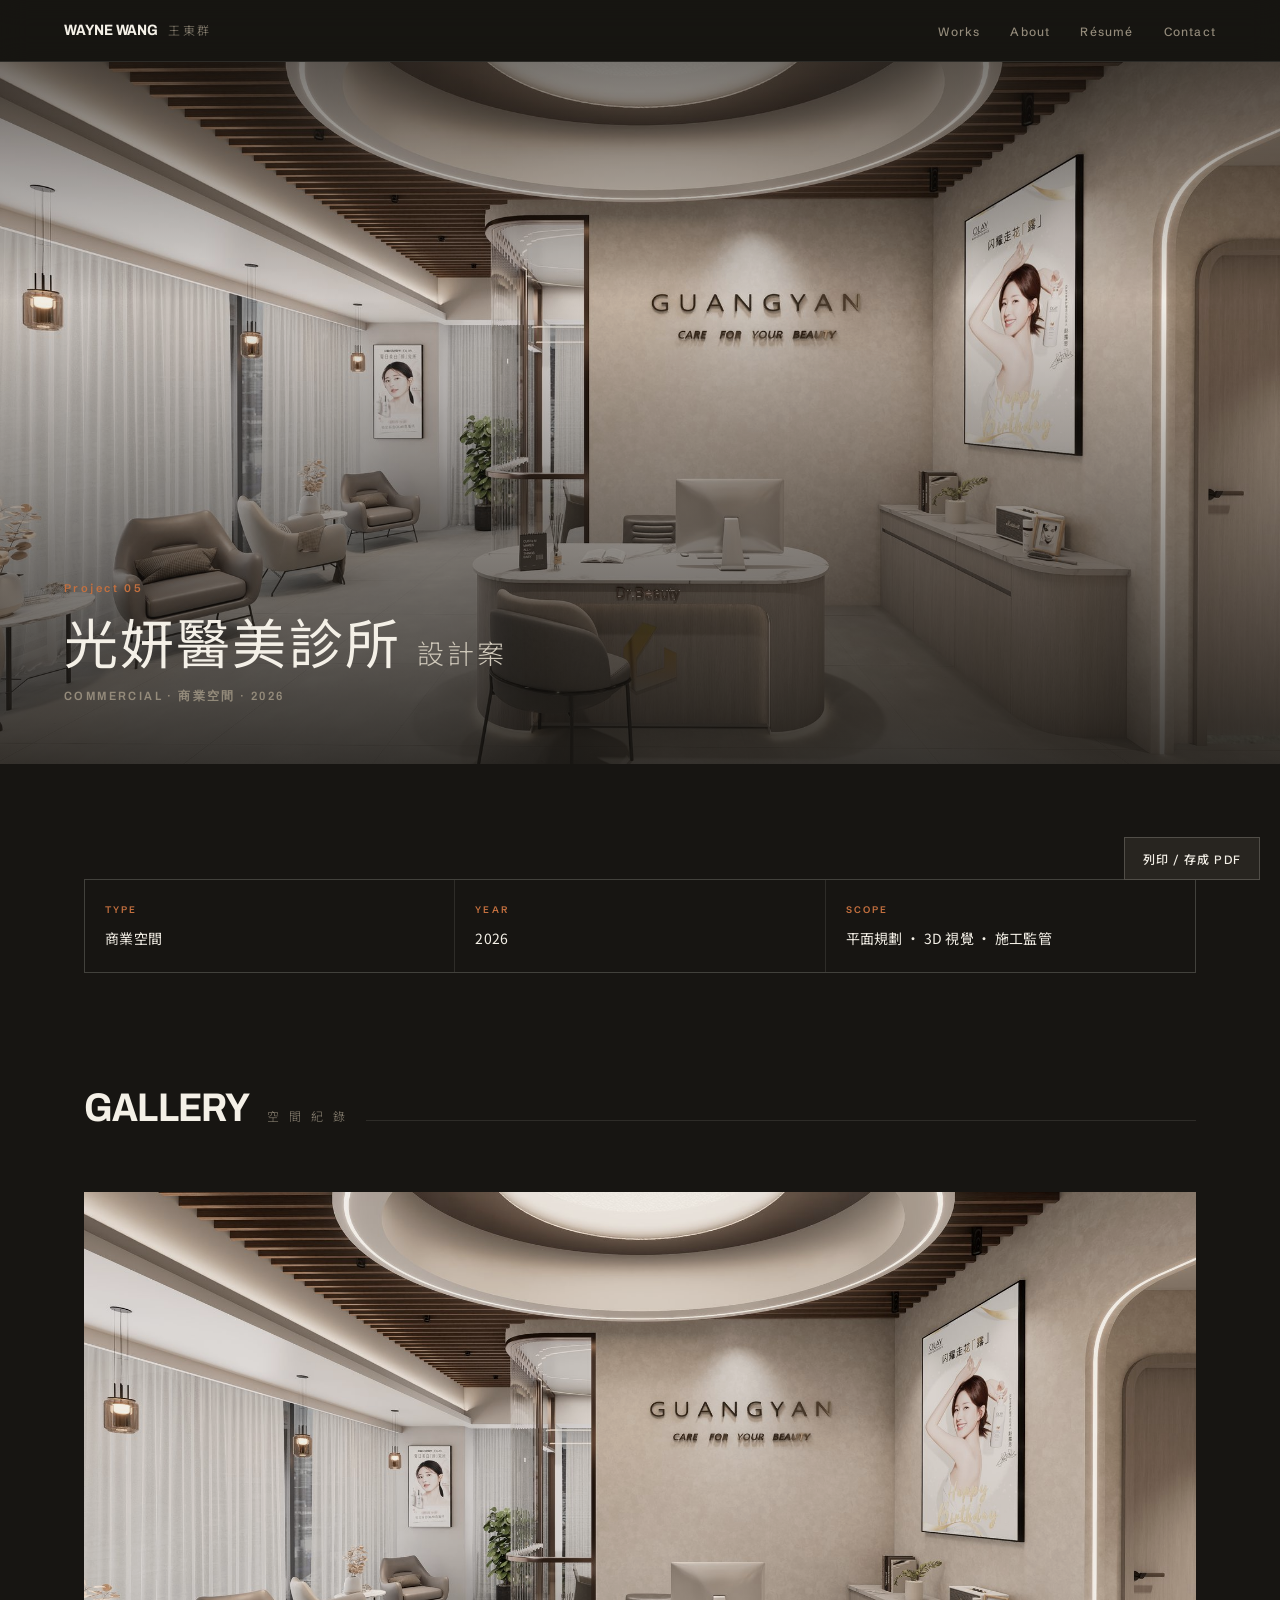
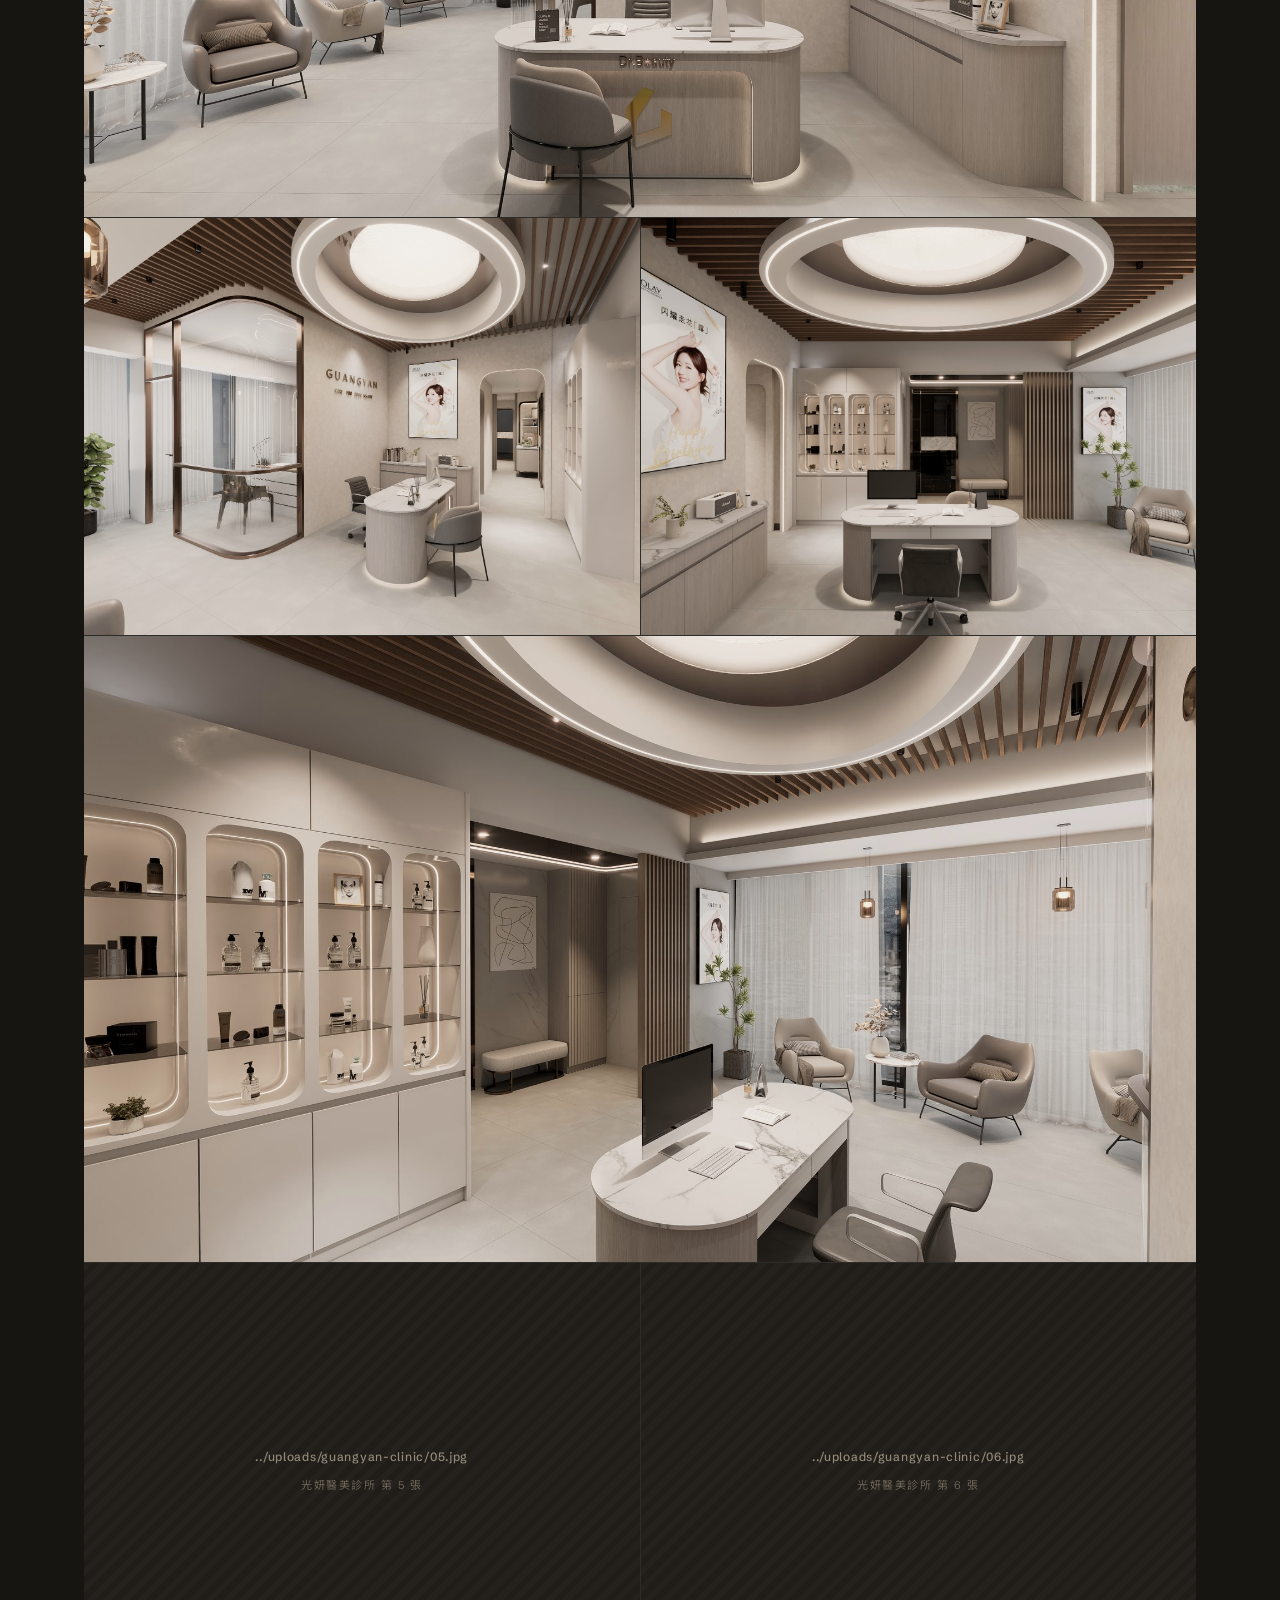
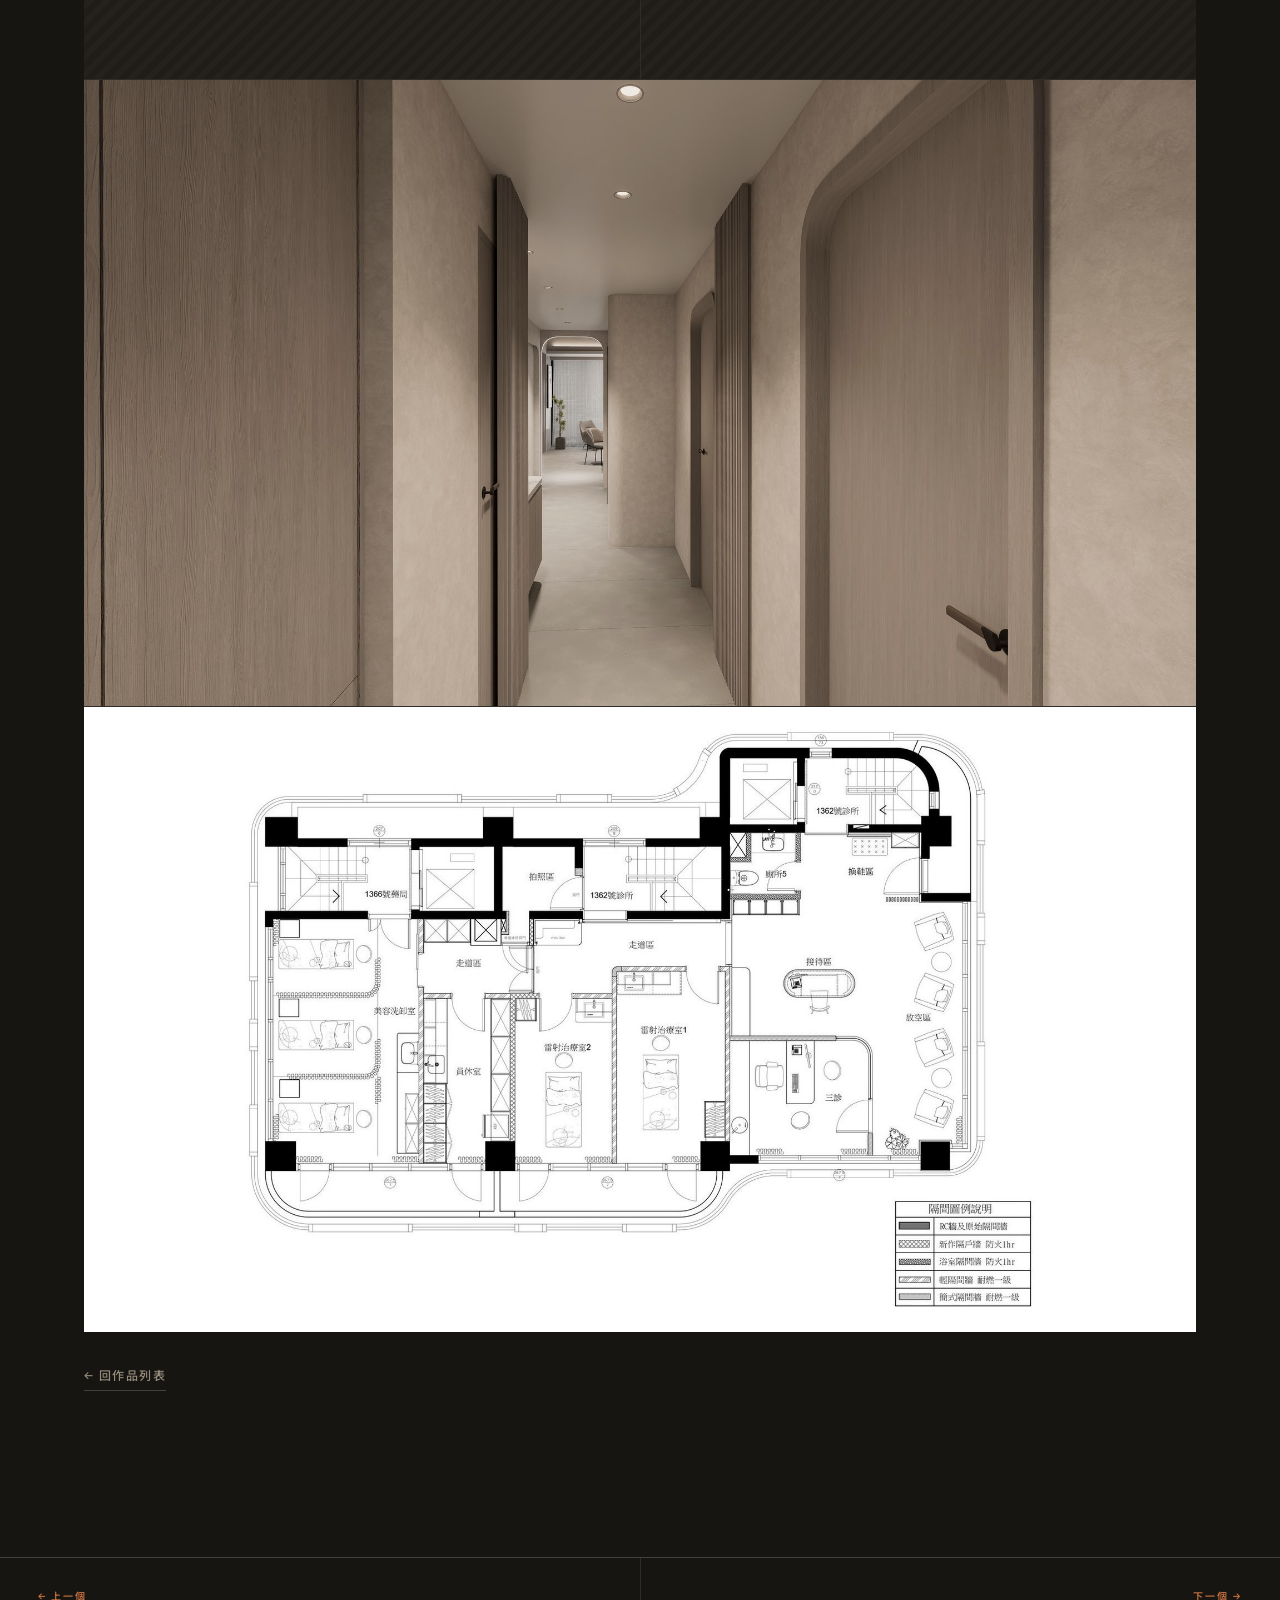
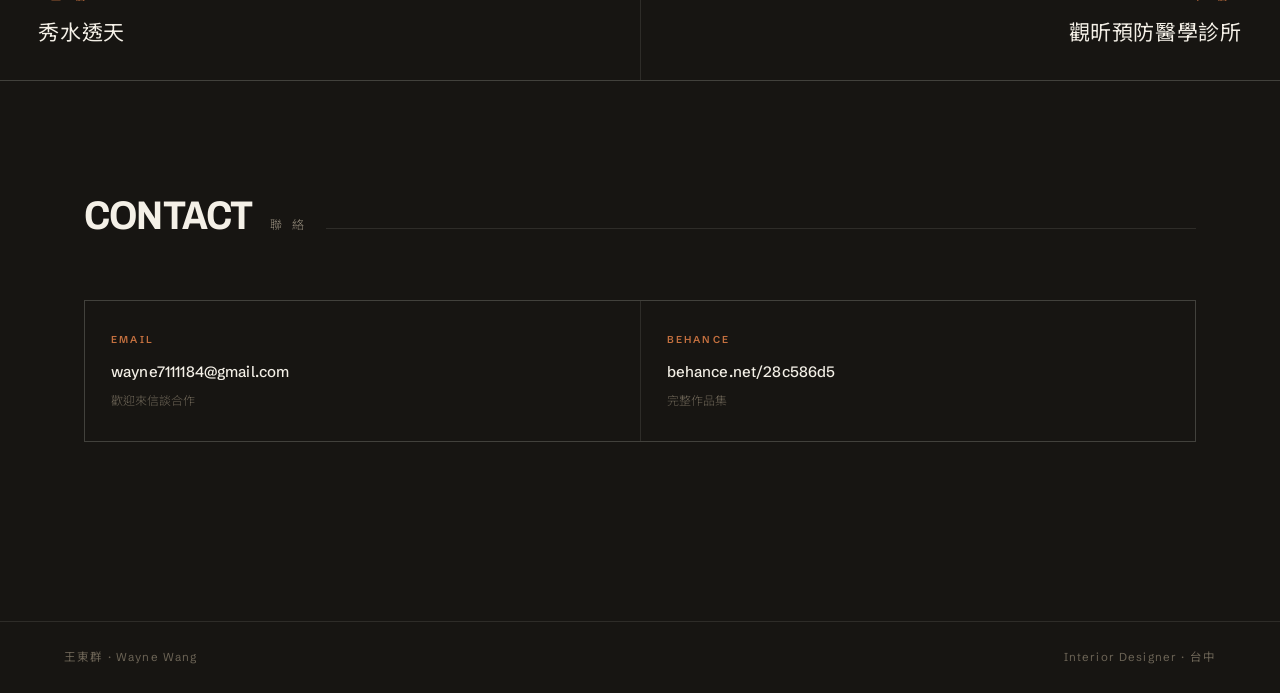
==== commit 6699e4e5: "feat: 六案內頁上架作品照與平面圖（共 52 張） - 依代表性排序，全景大景落在滿版位置 - 平面圖白底完整呈現不裁切，依原比例顯示 - 原始 4K PNG 壓成長邊 2000 的 JPG，總量" ====
--- a/works/guangyan-clinic.html
+++ b/works/guangyan-clinic.html
@@ -68,7 +68,7 @@
       </div>
       <div class="g-item"><div class="slot"><img src="../uploads/guangyan-clinic/07.jpg" alt="光妍醫美診所 第 7 張" loading="lazy" decoding="async" onerror="imgFallback(this)"><div class="hint"><b>../uploads/guangyan-clinic/07.jpg</b>光妍醫美診所 第 7 張</div></div>
       </div>
-      <div class="g-item"><div class="slot"><img src="../uploads/guangyan-clinic/08.jpg" alt="光妍醫美診所 第 8 張" loading="lazy" decoding="async" onerror="imgFallback(this)"><div class="hint"><b>../uploads/guangyan-clinic/08.jpg</b>光妍醫美診所 第 8 張</div></div>
+      <div class="g-item plan"><div class="slot"><img src="../uploads/guangyan-clinic/08.jpg" alt="光妍醫美診所 第 8 張" loading="lazy" decoding="async" onerror="imgFallback(this)"><div class="hint"><b>../uploads/guangyan-clinic/08.jpg</b>光妍醫美診所 第 8 張</div></div>
       </div>
   </div>
   <a class="p-back" href="../index.html#works">← 回作品列表</a>
--- a/assets/site.css
+++ b/assets/site.css
@@ -441,3 +441,14 @@
 @media print{
   .g-cap{ font-size:8.5pt; padding:5px 0 0; color:var(--t3); }
 }
+
+/* 平面圖：完整顯示不裁切，白底與圖面本身的白融成一片 */
+.g-item.plan .slot{ background:#fff; aspect-ratio:auto !important; }
+.g-item.plan .slot img{ height:auto; object-fit:contain; filter:none; }
+/* 最後一張若落單，補滿整列，右邊不開天窗 */
+.gallery .g-item:last-child:nth-child(3n+2){ grid-column:span 2; }
+.gallery .g-item:last-child:nth-child(3n+2) .slot{ aspect-ratio:16/9; }
+@media screen and (max-width:640px){
+  .gallery .g-item:last-child:nth-child(3n+2){ grid-column:auto; }
+  .gallery .g-item:last-child:nth-child(3n+2) .slot{ aspect-ratio:3/2; }
+}
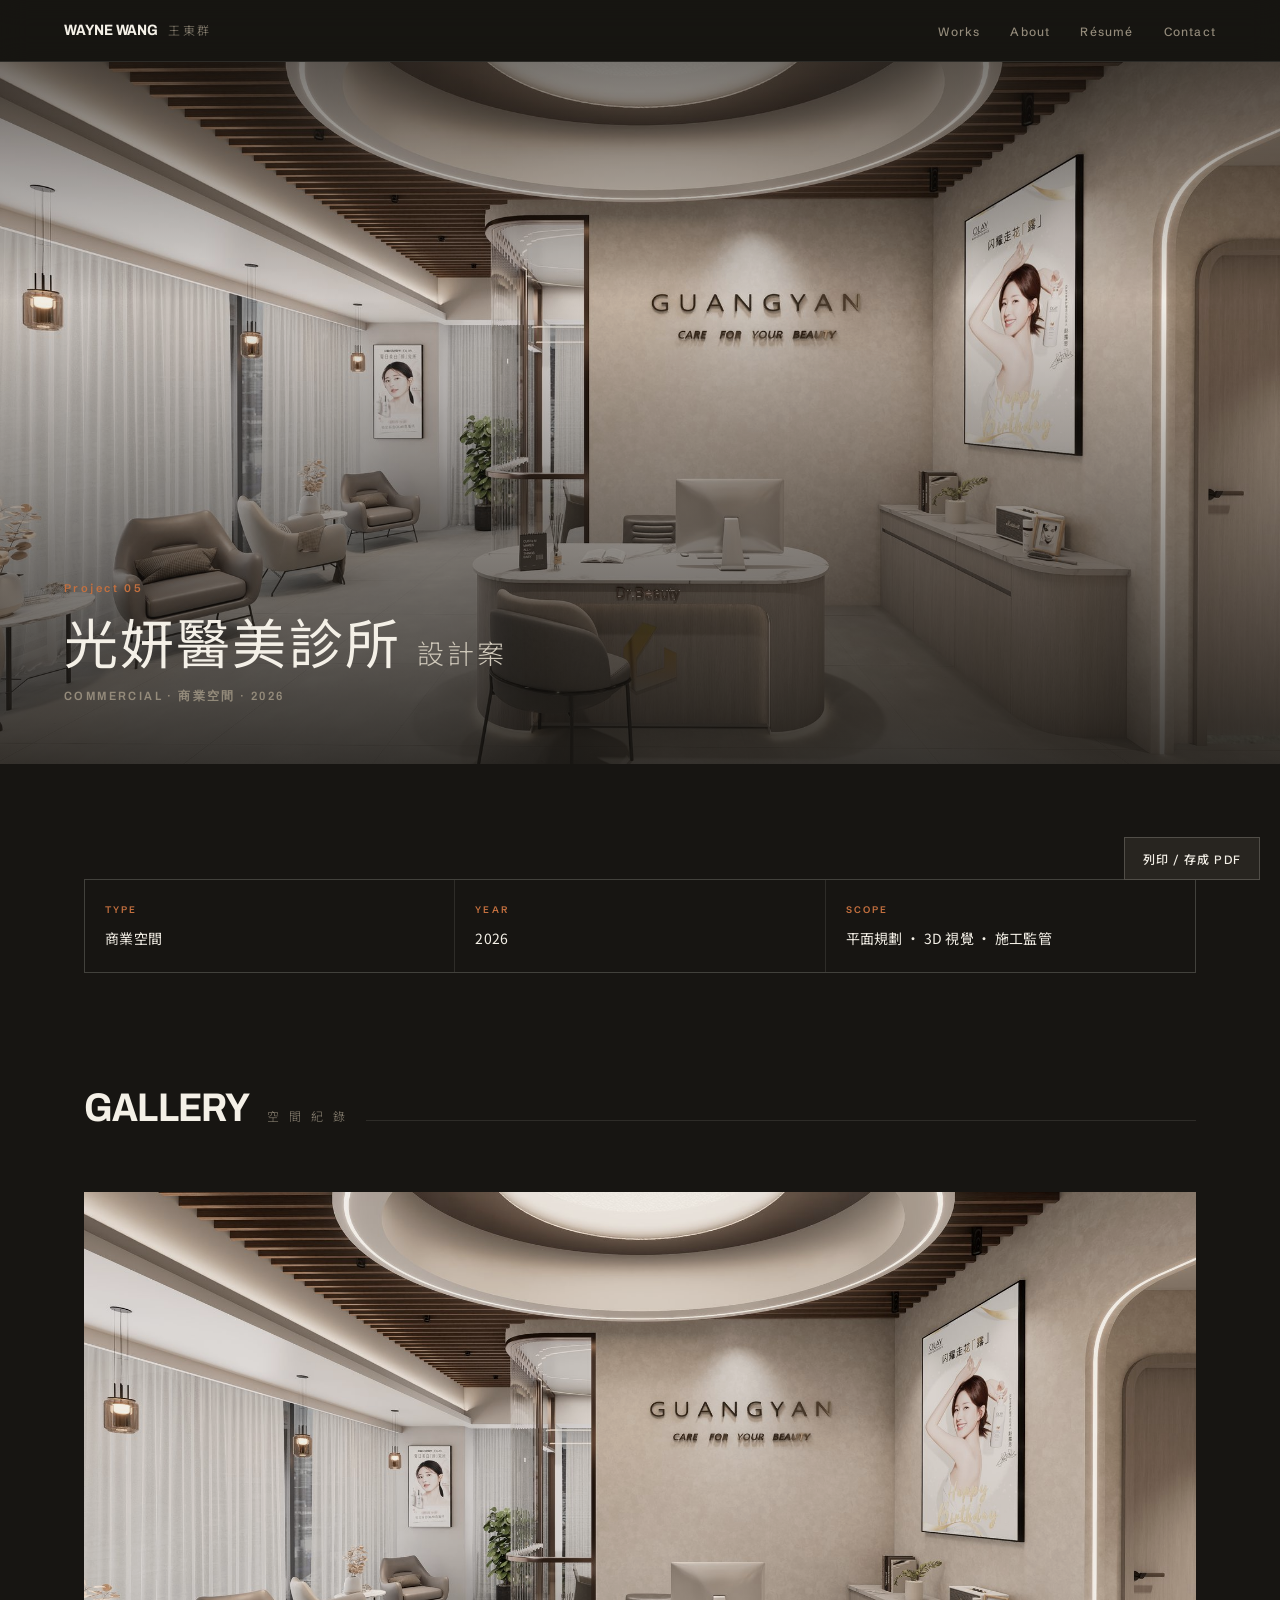
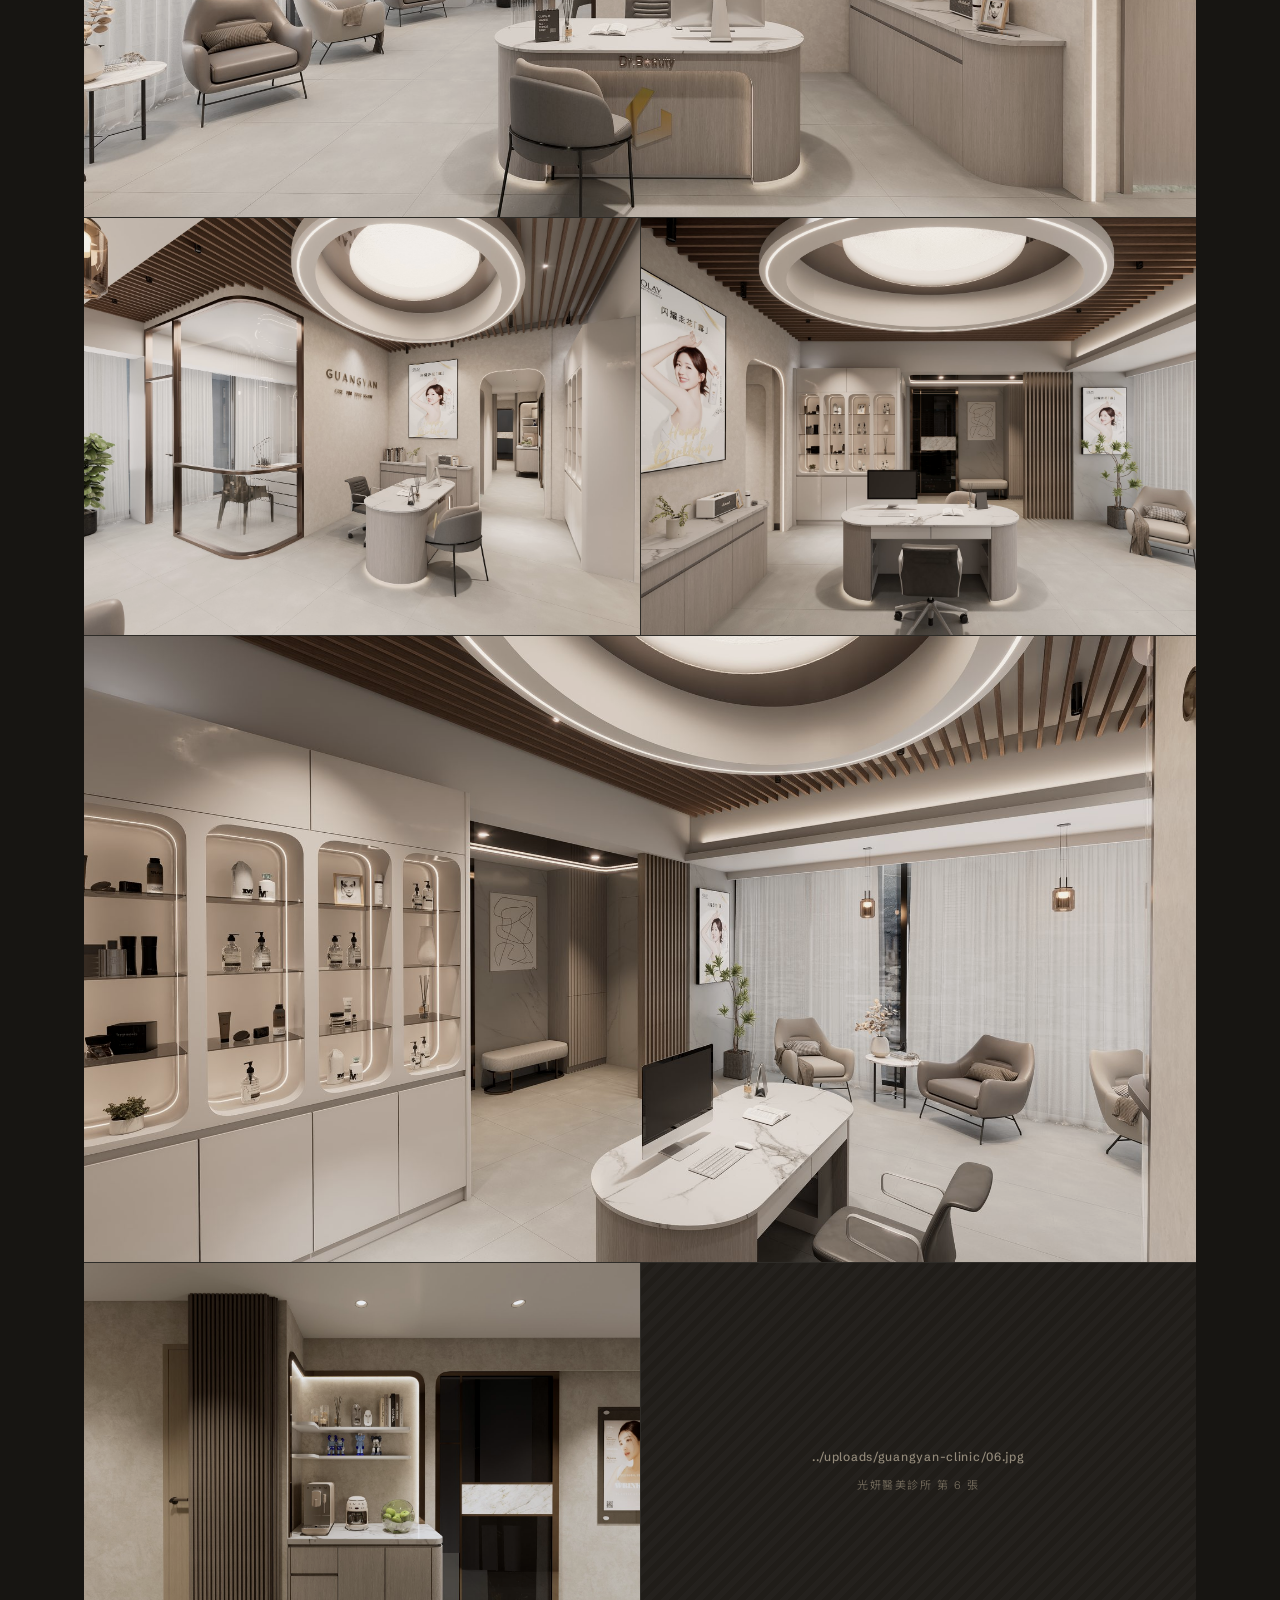
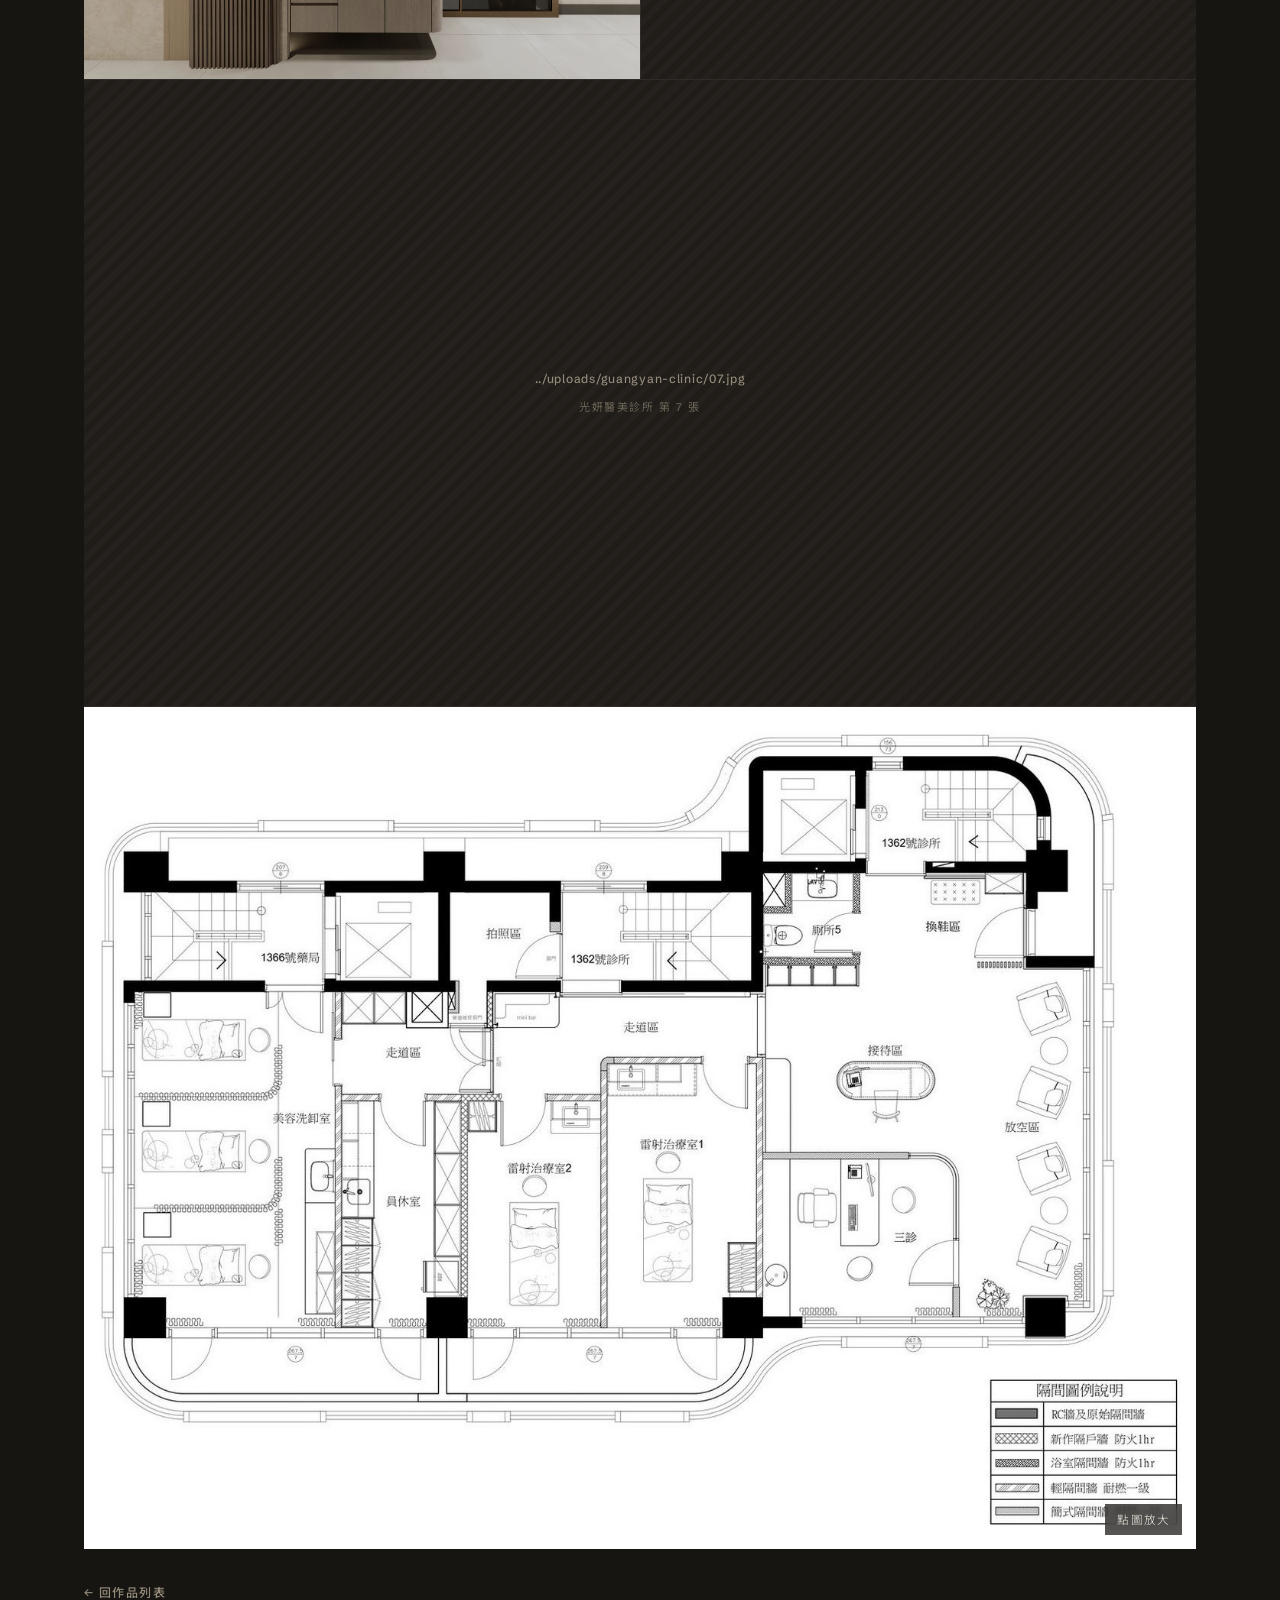
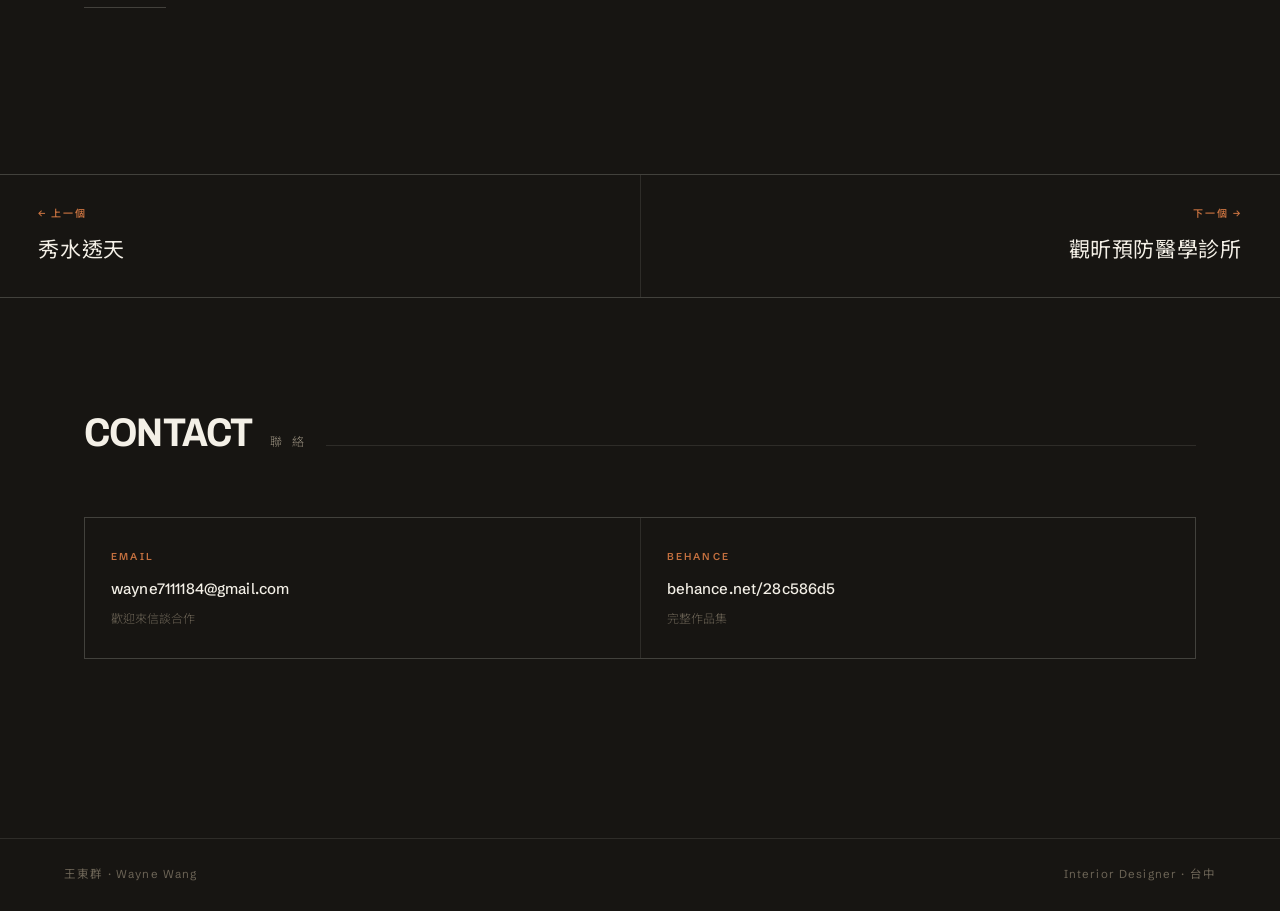
==== commit 34569b92: "feat: 平面圖改為整列滿版，留白縮到最小，可點開看原圖 Co-Authored-By: Claude Opus 5 <noreply@anthropic.com>" ====
--- a/works/guangyan-clinic.html
+++ b/works/guangyan-clinic.html
@@ -68,7 +68,7 @@
       </div>
       <div class="g-item"><div class="slot"><img src="../uploads/guangyan-clinic/07.jpg" alt="光妍醫美診所 第 7 張" loading="lazy" decoding="async" onerror="imgFallback(this)"><div class="hint"><b>../uploads/guangyan-clinic/07.jpg</b>光妍醫美診所 第 7 張</div></div>
       </div>
-      <div class="g-item plan"><div class="slot"><img src="../uploads/guangyan-clinic/08.jpg" alt="光妍醫美診所 第 8 張" loading="lazy" decoding="async" onerror="imgFallback(this)"><div class="hint"><b>../uploads/guangyan-clinic/08.jpg</b>光妍醫美診所 第 8 張</div></div>
+      <div class="g-item plan"><a class="plan-zoom" href="../uploads/guangyan-clinic/08.jpg" target="_blank" rel="noopener" title="點擊看大圖"><div class="slot"><img src="../uploads/guangyan-clinic/08.jpg" alt="光妍醫美診所 第 8 張" loading="lazy" decoding="async" onerror="imgFallback(this)"><div class="hint"><b>../uploads/guangyan-clinic/08.jpg</b>光妍醫美診所 第 8 張</div></div><span class="zoom-tag">點圖放大</span></a>
       </div>
   </div>
   <a class="p-back" href="../index.html#works">← 回作品列表</a>
--- a/assets/site.css
+++ b/assets/site.css
@@ -443,8 +443,18 @@
 }
 
 /* 平面圖：完整顯示不裁切，白底與圖面本身的白融成一片 */
+.g-item.plan{ grid-column:1 / -1 !important; }          /* 平面圖一律佔滿整列 */
 .g-item.plan .slot{ background:#fff; aspect-ratio:auto !important; }
 .g-item.plan .slot img{ height:auto; object-fit:contain; filter:none; }
+.plan-zoom{ display:block; position:relative; text-decoration:none; }
+.zoom-tag{
+  position:absolute; right:14px; bottom:14px; z-index:3;
+  font-family:var(--zh); font-size:11.5px; font-weight:300; letter-spacing:.1em;
+  color:var(--t1); background:rgba(23,21,18,.72); padding:6px 12px;
+  backdrop-filter:blur(6px); -webkit-backdrop-filter:blur(6px); transition:background .25s;
+}
+@media (hover:hover){ .plan-zoom:hover .zoom-tag{ background:var(--ac); } }
+@media print{ .zoom-tag{ display:none; } }
 /* 最後一張若落單，補滿整列，右邊不開天窗 */
 .gallery .g-item:last-child:nth-child(3n+2){ grid-column:span 2; }
 .gallery .g-item:last-child:nth-child(3n+2) .slot{ aspect-ratio:16/9; }
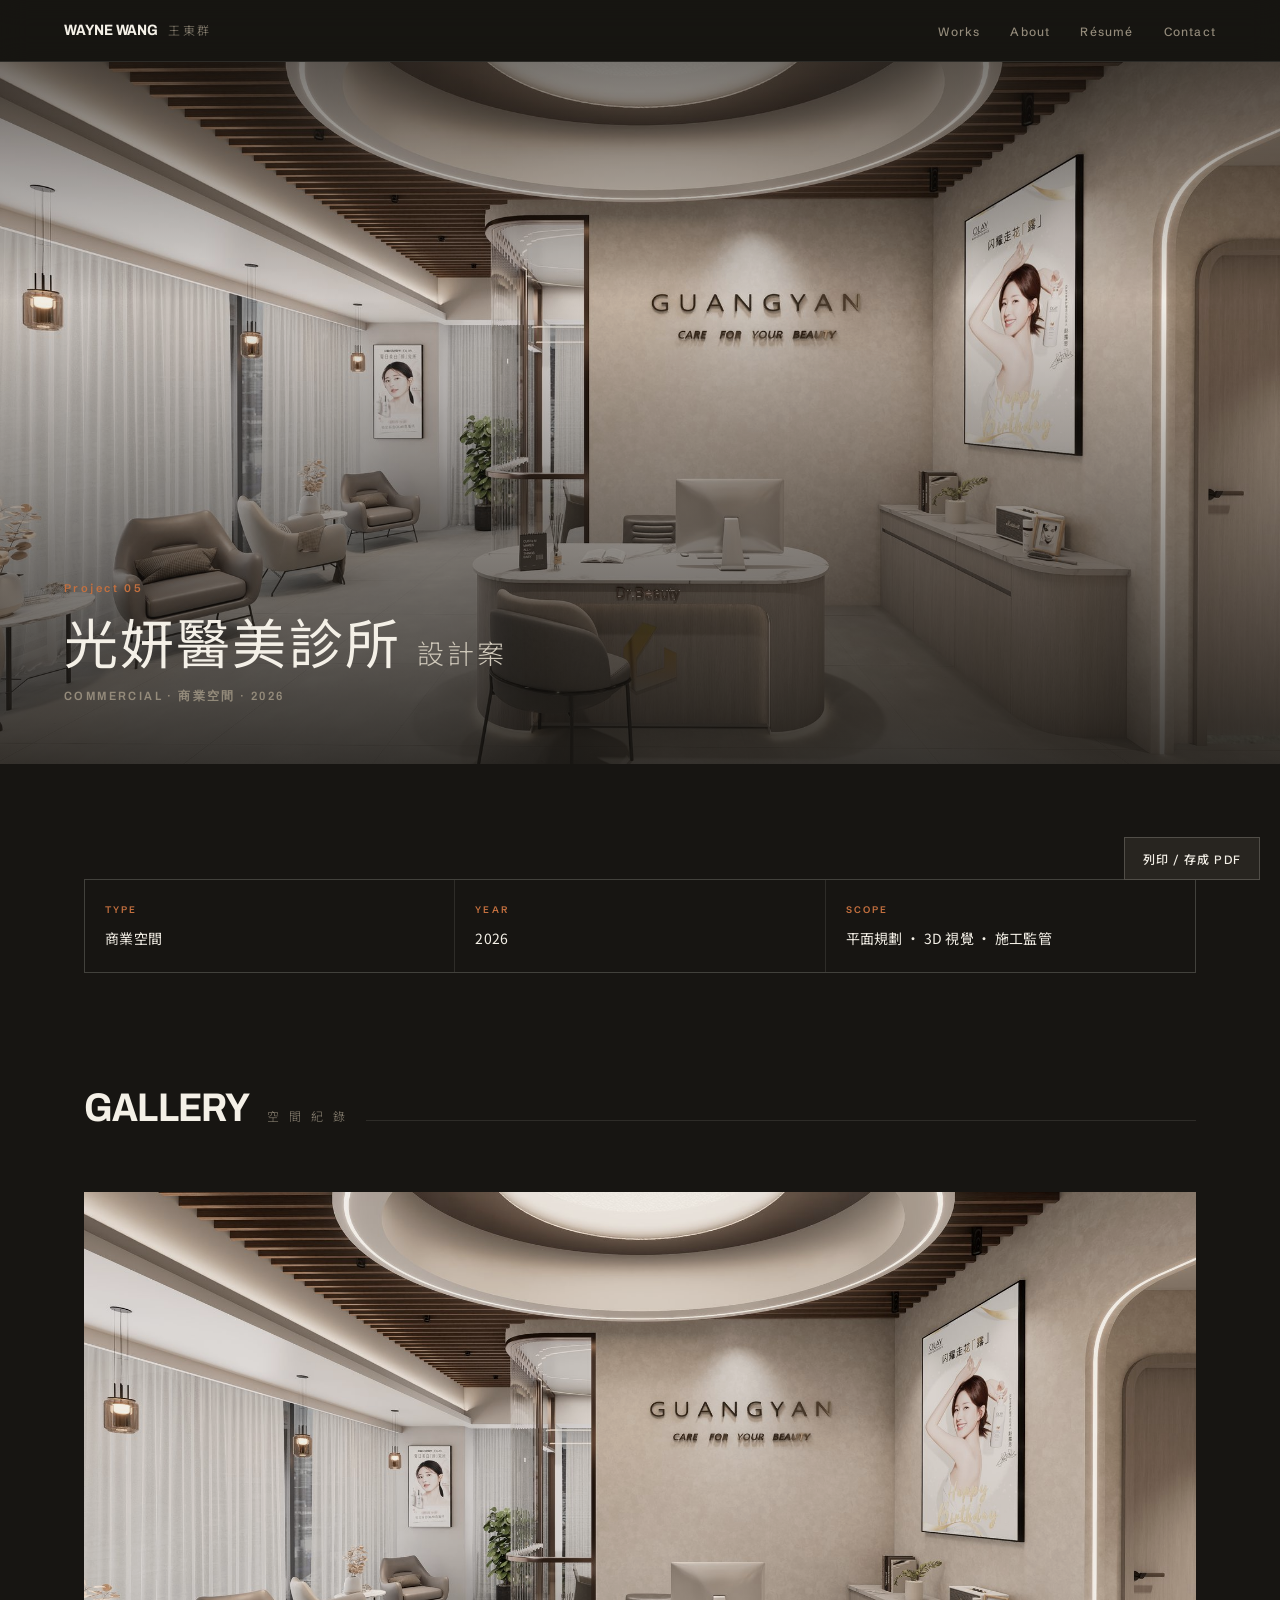
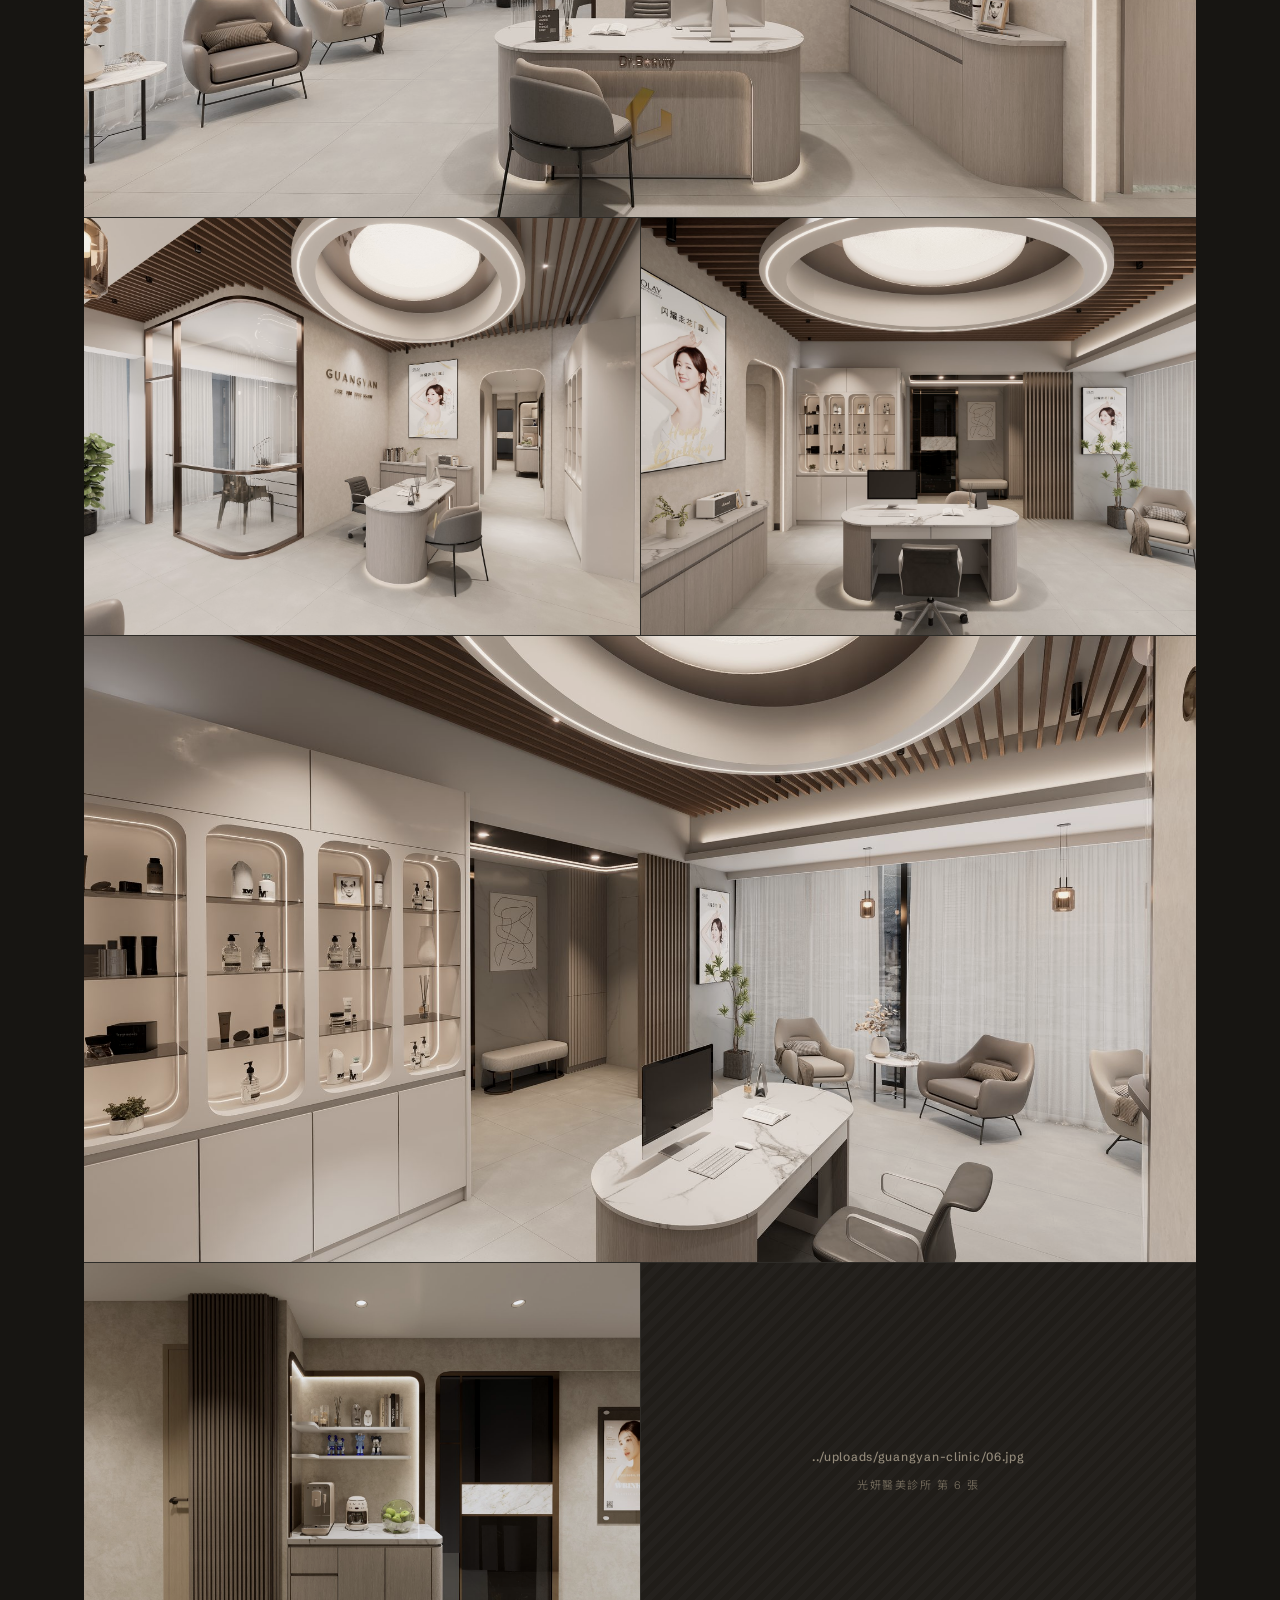
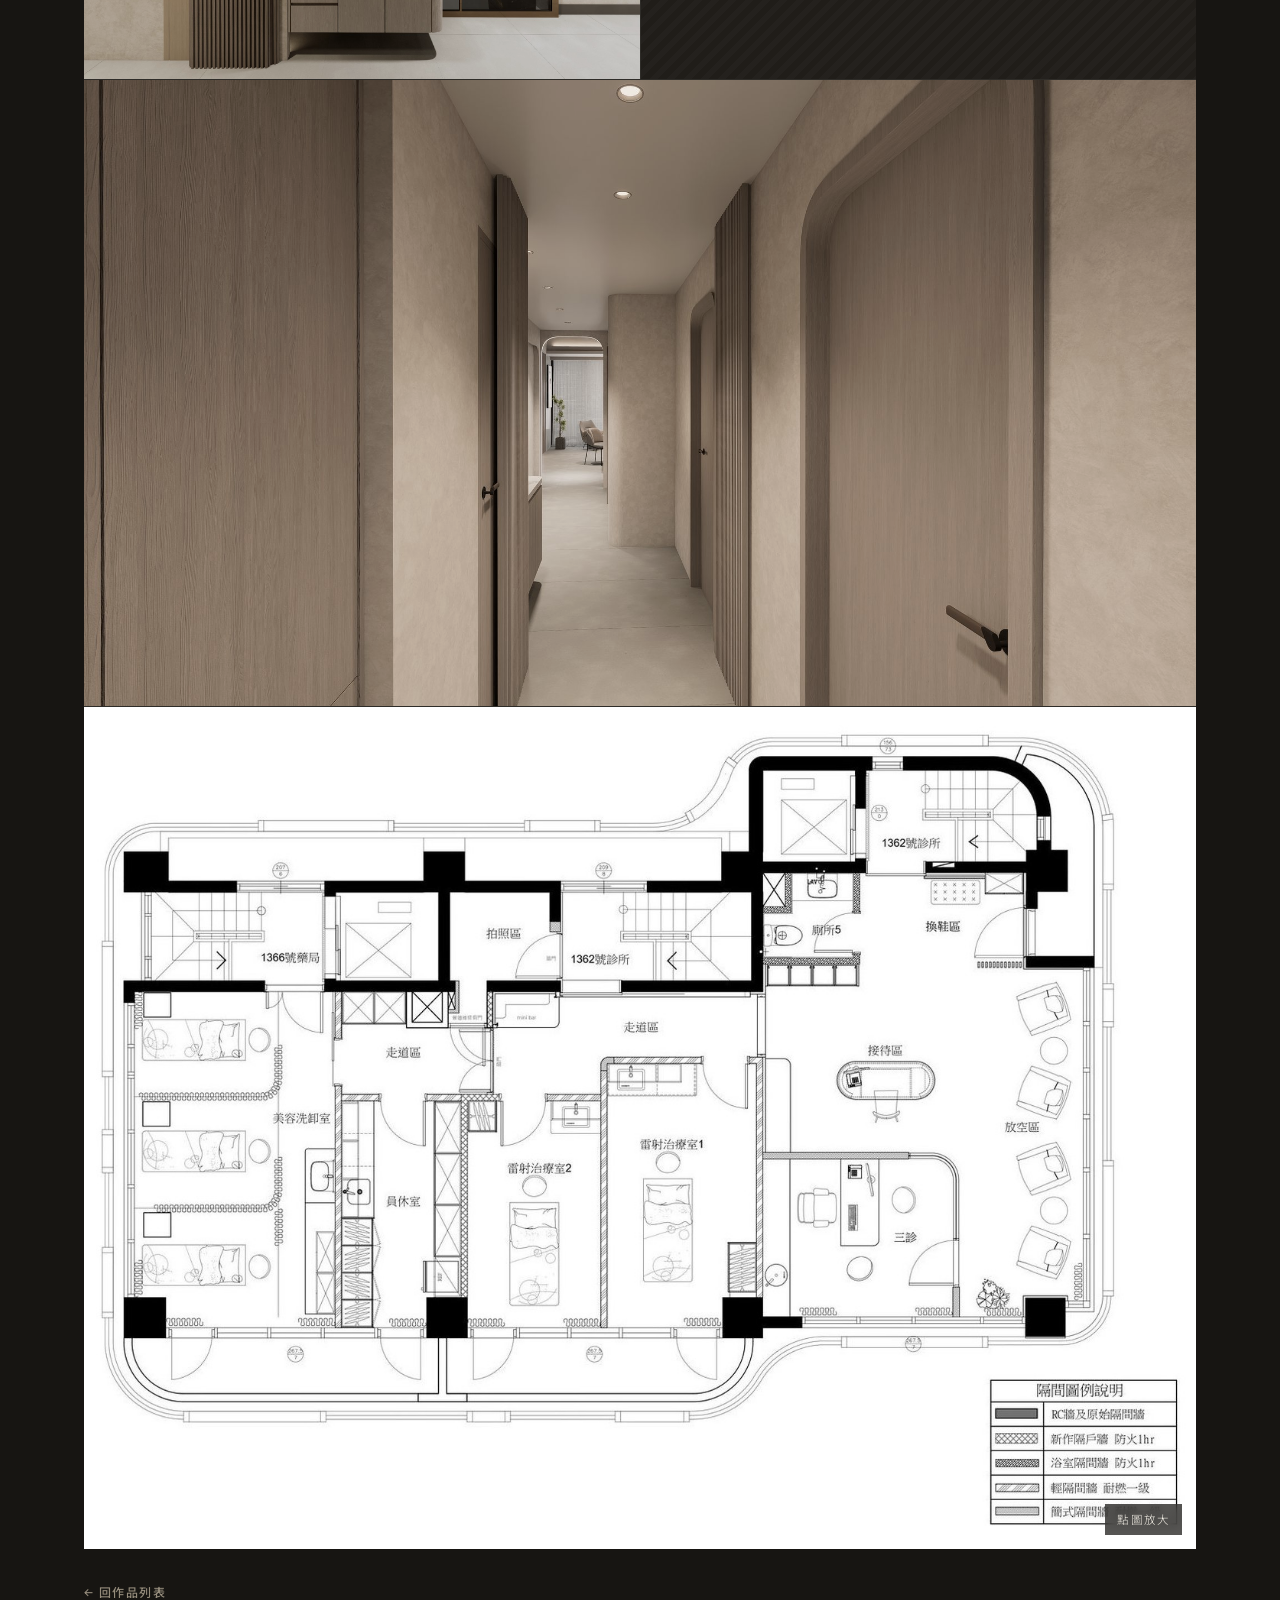
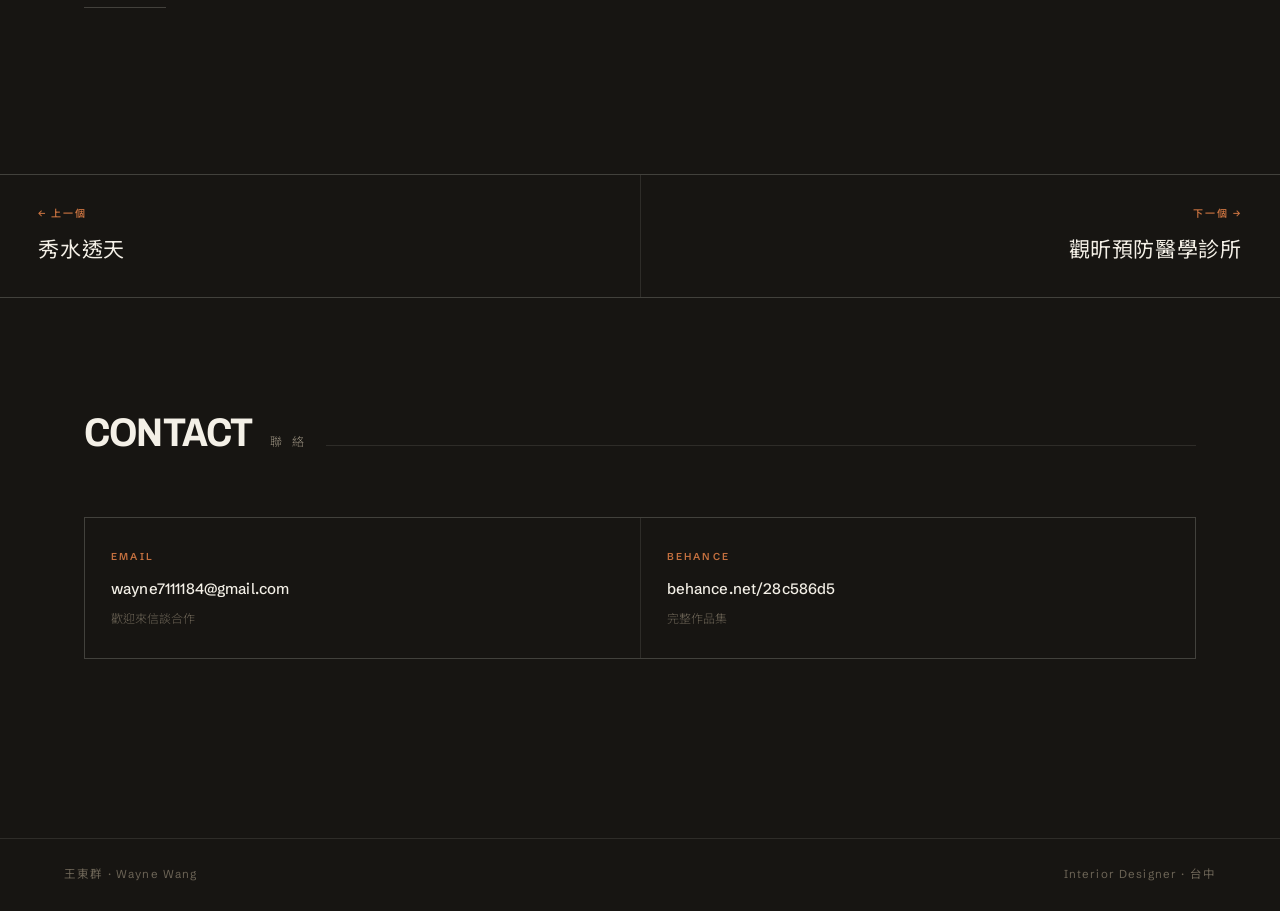
==== commit 433cdcac: "chore: 帳號改名後更新全站網址為 waynewang-design.github.io Co-Authored-By: Claude Opus 5 <noreply@anthropic.com>" ====
--- a/works/guangyan-clinic.html
+++ b/works/guangyan-clinic.html
@@ -5,13 +5,13 @@
 <meta name="viewport" content="width=device-width, initial-scale=1.0">
 <title>光妍醫美診所設計案 — 王東群 Wayne Wang</title>
 <meta name="description" content="光妍醫美診所設計案｜商業空間 · 2026｜王東群 Wayne Wang 室內設計作品">
-<link rel="canonical" href="https://wayne7111184-create.github.io/works/guangyan-clinic.html">
+<link rel="canonical" href="https://waynewang-design.github.io/works/guangyan-clinic.html">
 <link rel="icon" href="data:image/svg+xml,%3Csvg xmlns='http://www.w3.org/2000/svg' viewBox='0 0 32 32'%3E%3Crect width='32' height='32' fill='%23171512'/%3E%3Ctext x='16' y='23' font-family='Helvetica,Arial' font-size='19' font-weight='700' fill='%23C4703F' text-anchor='middle'%3EW%3C/text%3E%3C/svg%3E">
 <meta property="og:type" content="article">
-<meta property="og:url" content="https://wayne7111184-create.github.io/works/guangyan-clinic.html">
+<meta property="og:url" content="https://waynewang-design.github.io/works/guangyan-clinic.html">
 <meta property="og:title" content="光妍醫美診所設計案 — 王東群 Wayne Wang">
 <meta property="og:description" content="光妍醫美診所設計案｜商業空間 · 2026｜王東群 Wayne Wang 室內設計作品">
-<meta property="og:image" content="https://wayne7111184-create.github.io/uploads/work-05.jpg">
+<meta property="og:image" content="https://waynewang-design.github.io/uploads/work-05.jpg">
 <meta property="og:locale" content="zh_TW">
 <meta name="twitter:card" content="summary_large_image">
 <link rel="preconnect" href="https://fonts.googleapis.com">
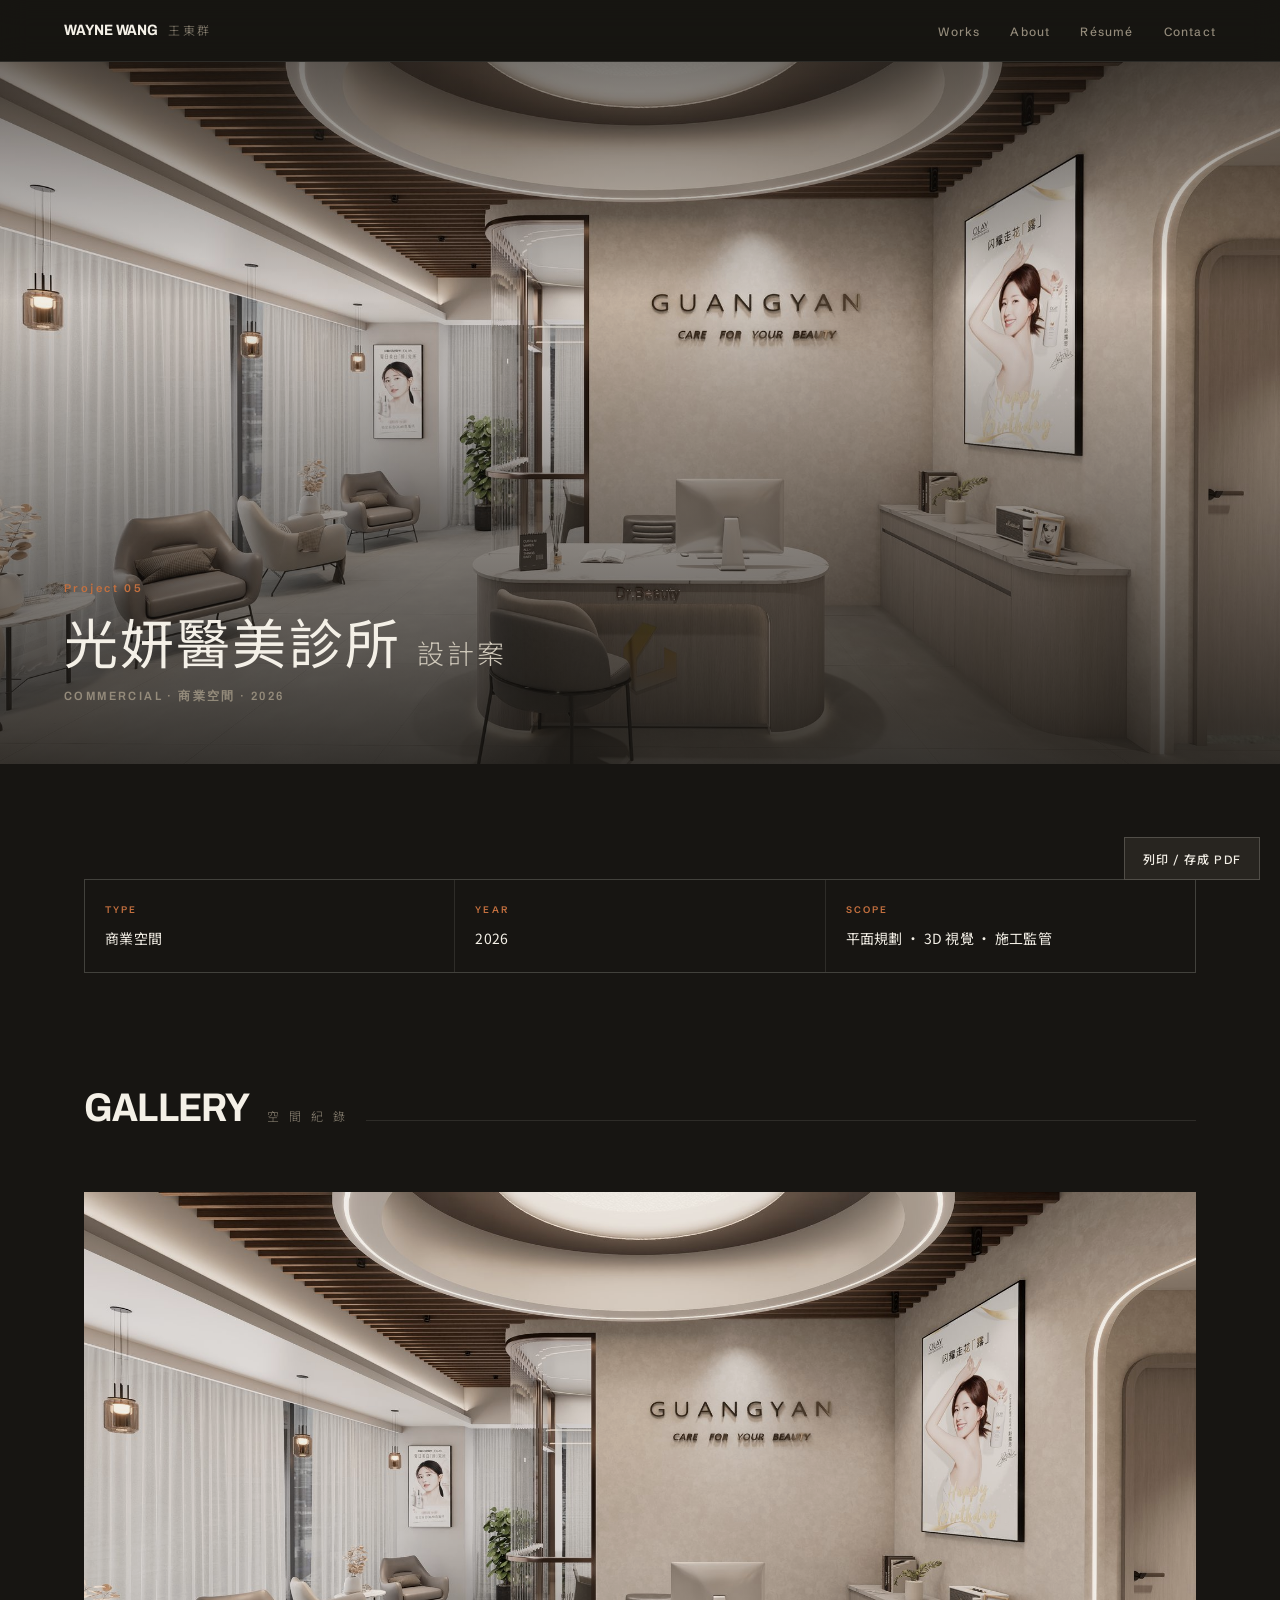
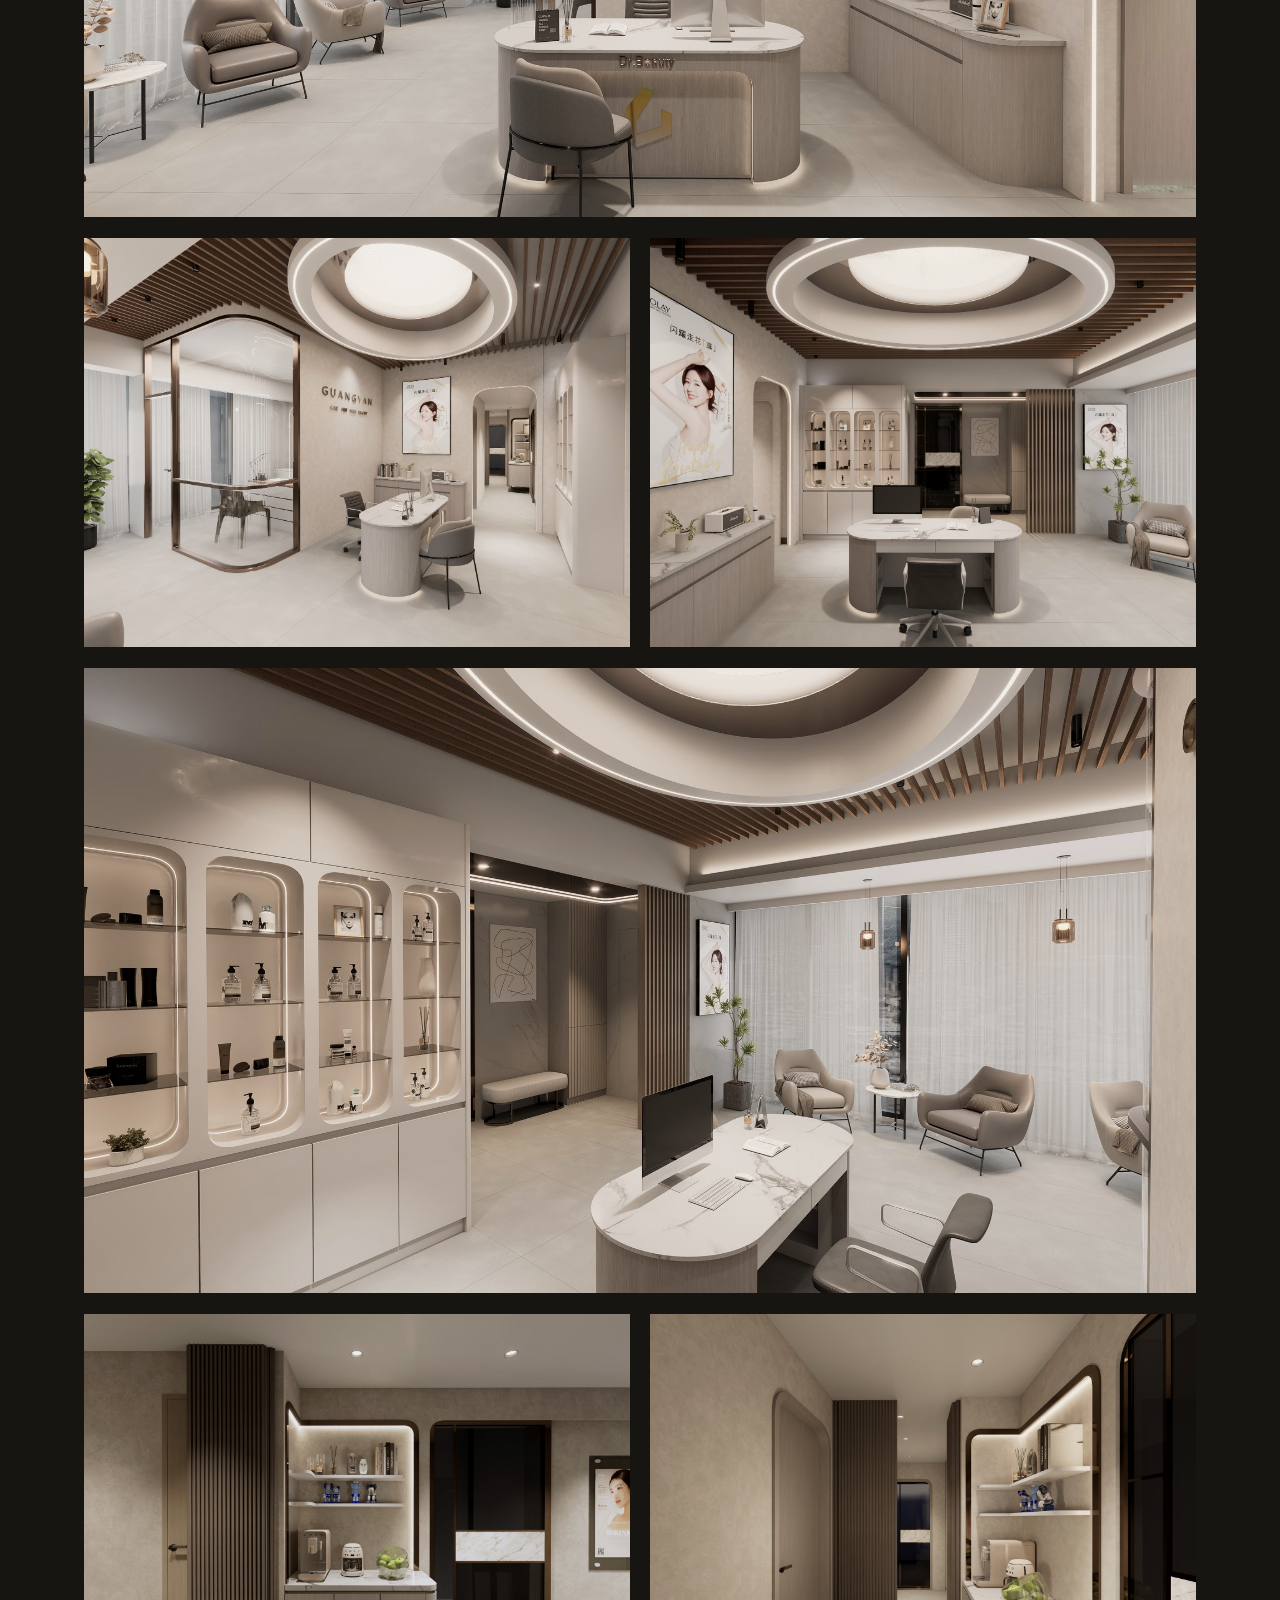
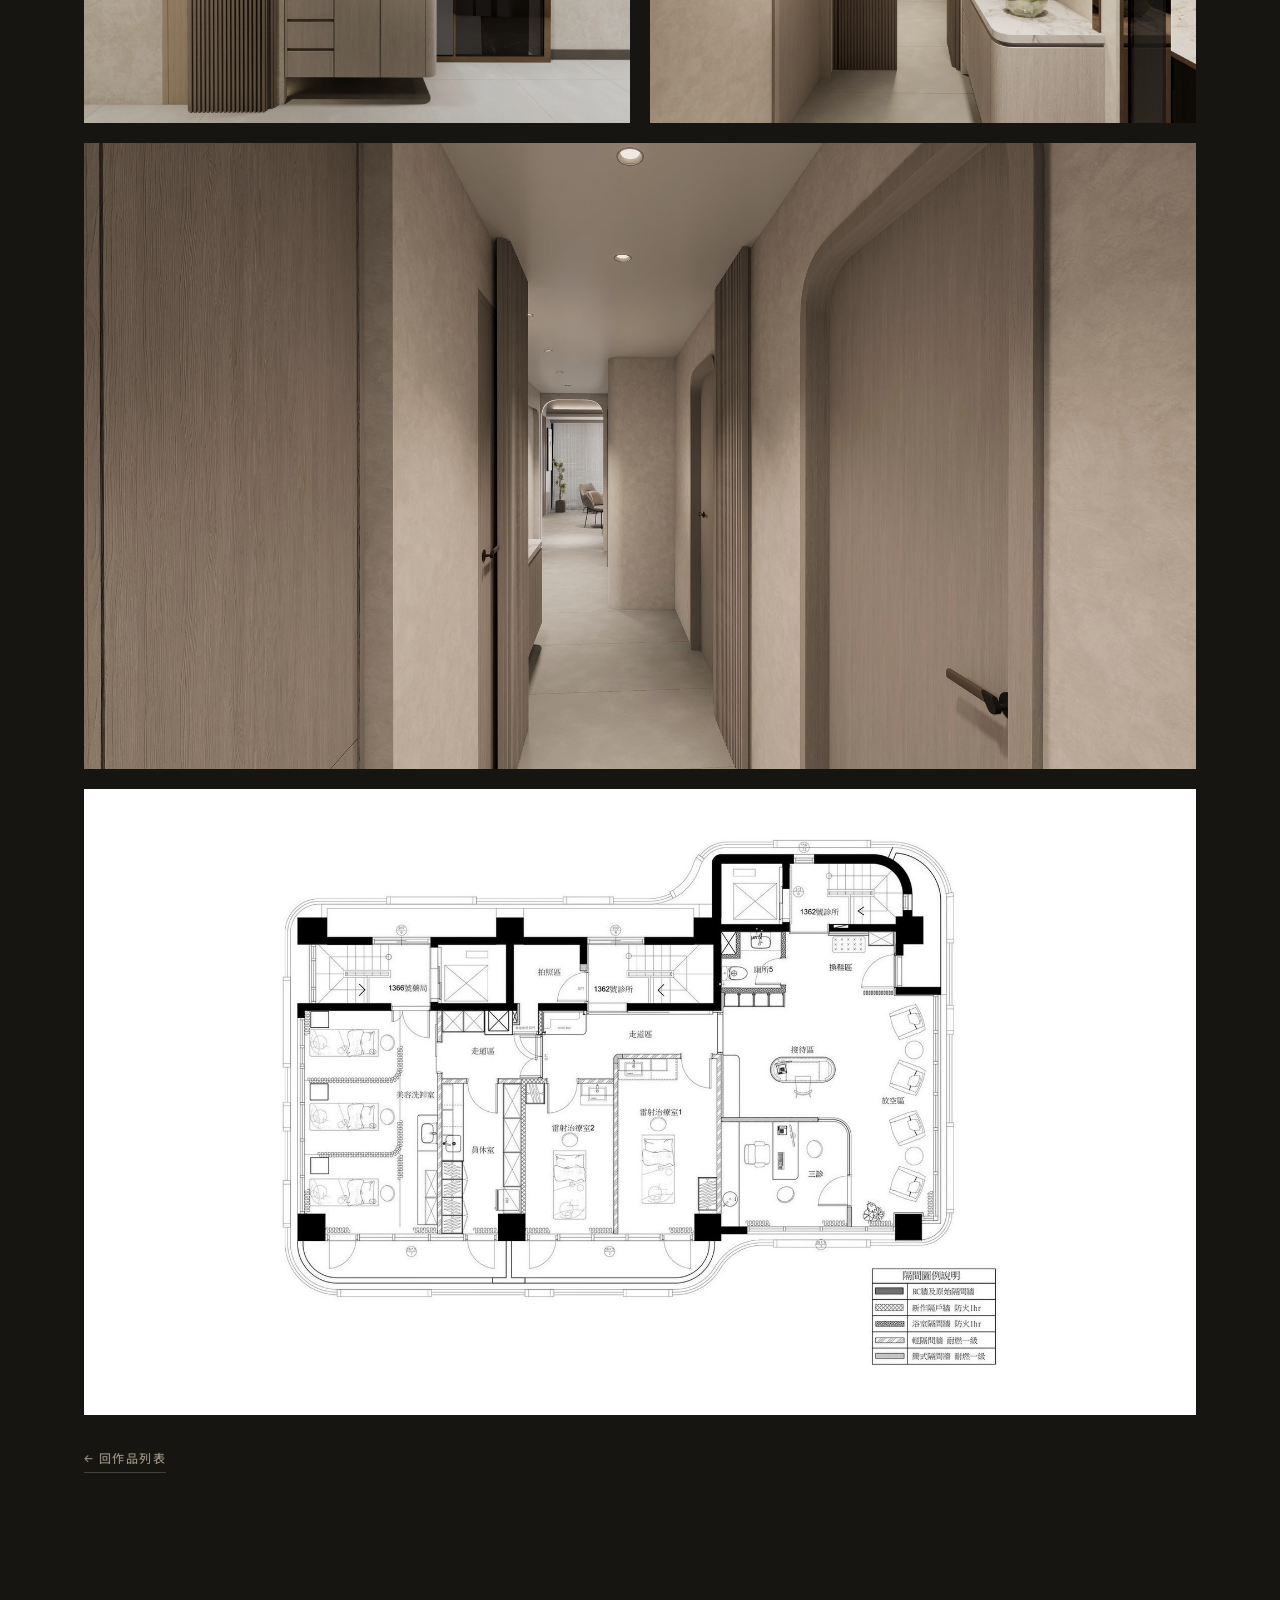
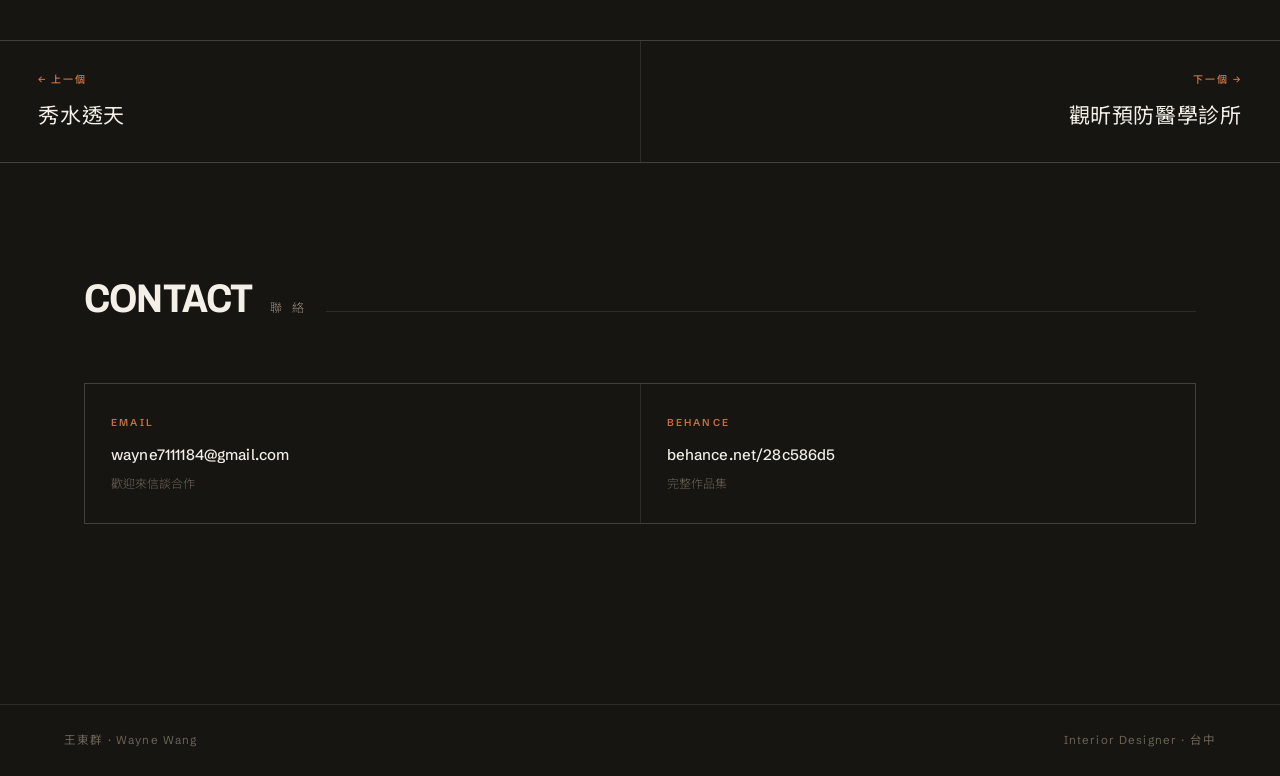
==== commit 8190c176: "feat: 全圖燈箱放大、畫廊拉開間距、平面圖回到原本框、觀昕減為 8 張 Co-Authored-By: Claude Opus 5 <noreply@anthropic.com>" ====
--- a/works/guangyan-clinic.html
+++ b/works/guangyan-clinic.html
@@ -68,7 +68,7 @@
       </div>
       <div class="g-item"><div class="slot"><img src="../uploads/guangyan-clinic/07.jpg" alt="光妍醫美診所 第 7 張" loading="lazy" decoding="async" onerror="imgFallback(this)"><div class="hint"><b>../uploads/guangyan-clinic/07.jpg</b>光妍醫美診所 第 7 張</div></div>
       </div>
-      <div class="g-item plan"><a class="plan-zoom" href="../uploads/guangyan-clinic/08.jpg" target="_blank" rel="noopener" title="點擊看大圖"><div class="slot"><img src="../uploads/guangyan-clinic/08.jpg" alt="光妍醫美診所 第 8 張" loading="lazy" decoding="async" onerror="imgFallback(this)"><div class="hint"><b>../uploads/guangyan-clinic/08.jpg</b>光妍醫美診所 第 8 張</div></div><span class="zoom-tag">點圖放大</span></a>
+      <div class="g-item plan"><div class="slot"><img src="../uploads/guangyan-clinic/08.jpg" alt="光妍醫美診所 第 8 張" loading="lazy" decoding="async" onerror="imgFallback(this)"><div class="hint"><b>../uploads/guangyan-clinic/08.jpg</b>光妍醫美診所 第 8 張</div></div>
       </div>
   </div>
   <a class="p-back" href="../index.html#works">← 回作品列表</a>
@@ -139,6 +139,68 @@
     img.remove();
   }
 }
+
+/* ── 燈箱：點任何一張圖都能放大看，左右鍵換圖、Esc 關閉 ── */
+(function(){
+  var imgs = [], idx = 0, box, big, cap, count;
+
+  function build(){
+    box = document.createElement('div');
+    box.className = 'lb';
+    box.innerHTML =
+      '<div class="lb-count"></div>' +
+      '<img alt="">' +
+      '<div class="lb-cap"></div>' +
+      '<button class="lb-btn lb-prev" aria-label="上一張">‹</button>' +
+      '<button class="lb-btn lb-next" aria-label="下一張">›</button>' +
+      '<button class="lb-btn lb-close" aria-label="關閉">×</button>';
+    document.body.appendChild(box);
+    big = box.querySelector('img');
+    cap = box.querySelector('.lb-cap');
+    count = box.querySelector('.lb-count');
+    box.querySelector('.lb-prev').onclick = function(e){ e.stopPropagation(); step(-1); };
+    box.querySelector('.lb-next').onclick = function(e){ e.stopPropagation(); step(1); };
+    box.querySelector('.lb-close').onclick = close;
+    box.onclick = function(e){ if(e.target === box || e.target === big) close(); };
+  }
+
+  function show(i){
+    idx = (i + imgs.length) % imgs.length;
+    var el = imgs[idx];
+    big.src = el.getAttribute('src');
+    var c = el.closest('.g-item') ? el.closest('.g-item').querySelector('.g-cap') : null;
+    cap.textContent = c ? c.textContent : '';
+    count.textContent = (idx + 1) + ' / ' + imgs.length;
+  }
+  function step(d){ show(idx + d); }
+  function close(){ box.classList.remove('on'); document.body.style.overflow = ''; }
+
+  document.addEventListener('DOMContentLoaded', function(){
+    imgs = [].slice.call(document.querySelectorAll('.gallery .slot img'));
+    if(!imgs.length) return;
+    build();
+    imgs.forEach(function(el, i){
+      el.addEventListener('click', function(){
+        show(i); box.classList.add('on'); document.body.style.overflow = 'hidden';
+      });
+    });
+    document.addEventListener('keydown', function(e){
+      if(!box.classList.contains('on')) return;
+      if(e.key === 'Escape') close();
+      if(e.key === 'ArrowLeft') step(-1);
+      if(e.key === 'ArrowRight') step(1);
+    });
+    /* 手機左右滑動換圖 */
+    var x0 = null;
+    box.addEventListener('touchstart', function(e){ x0 = e.touches[0].clientX; }, {passive:true});
+    box.addEventListener('touchend', function(e){
+      if(x0 === null) return;
+      var dx = e.changedTouches[0].clientX - x0;
+      if(Math.abs(dx) > 50) step(dx < 0 ? 1 : -1);
+      x0 = null;
+    }, {passive:true});
+  });
+})();
 </script>
 </body>
 </html>
--- a/assets/site.css
+++ b/assets/site.css
@@ -380,8 +380,9 @@
 .p-points li::before{ content:''; position:absolute; left:0; top:13px; width:9px; height:1px; background:var(--ac); }
 
 /* 圖片畫廊 */
-.gallery{ display:grid; grid-template-columns:1fr 1fr; gap:1px; background:var(--bd); }
+.gallery{ display:grid; grid-template-columns:1fr 1fr; gap:clamp(12px,1.6vw,24px); }
 .g-item{ background:var(--bg); }
+.g-item .slot{ cursor:zoom-in; }
 .g-item .slot{ aspect-ratio:4/3; }
 .g-item:nth-child(3n+1){ grid-column:span 2; }
 .g-item:nth-child(3n+1) .slot{ aspect-ratio:16/9; }
@@ -443,18 +444,8 @@
 }
 
 /* 平面圖：完整顯示不裁切，白底與圖面本身的白融成一片 */
-.g-item.plan{ grid-column:1 / -1 !important; }          /* 平面圖一律佔滿整列 */
-.g-item.plan .slot{ background:#fff; aspect-ratio:auto !important; }
-.g-item.plan .slot img{ height:auto; object-fit:contain; filter:none; }
-.plan-zoom{ display:block; position:relative; text-decoration:none; }
-.zoom-tag{
-  position:absolute; right:14px; bottom:14px; z-index:3;
-  font-family:var(--zh); font-size:11.5px; font-weight:300; letter-spacing:.1em;
-  color:var(--t1); background:rgba(23,21,18,.72); padding:6px 12px;
-  backdrop-filter:blur(6px); -webkit-backdrop-filter:blur(6px); transition:background .25s;
-}
-@media (hover:hover){ .plan-zoom:hover .zoom-tag{ background:var(--ac); } }
-@media print{ .zoom-tag{ display:none; } }
+.g-item.plan .slot{ background:#fff; }
+.g-item.plan .slot img{ object-fit:contain; filter:none; }
 /* 最後一張若落單，補滿整列，右邊不開天窗 */
 .gallery .g-item:last-child:nth-child(3n+2){ grid-column:span 2; }
 .gallery .g-item:last-child:nth-child(3n+2) .slot{ aspect-ratio:16/9; }
@@ -462,3 +453,41 @@
   .gallery .g-item:last-child:nth-child(3n+2){ grid-column:auto; }
   .gallery .g-item:last-child:nth-child(3n+2) .slot{ aspect-ratio:3/2; }
 }
+
+
+/* ══════════════ 燈箱：點圖看大圖 ══════════════ */
+.lb{
+  position:fixed; inset:0; z-index:400; display:none;
+  background:rgba(14,13,11,.97); backdrop-filter:blur(6px); -webkit-backdrop-filter:blur(6px);
+  align-items:center; justify-content:center;
+}
+.lb.on{ display:flex; }
+.lb img{
+  max-width:92vw; max-height:86vh; object-fit:contain; display:block;
+  filter:none; box-shadow:0 30px 80px rgba(0,0,0,.5);
+}
+.lb-cap{
+  position:absolute; left:0; right:0; bottom:26px; text-align:center;
+  font-family:var(--zh); font-size:13px; font-weight:300; letter-spacing:.12em; color:var(--t2);
+}
+.lb-count{
+  position:absolute; top:26px; left:0; right:0; text-align:center;
+  font-size:11.5px; font-weight:500; letter-spacing:.18em; color:var(--t4);
+}
+.lb-btn{
+  position:absolute; background:none; border:1px solid var(--bd2); color:var(--t1);
+  width:52px; height:52px; cursor:pointer; font-size:20px; line-height:1;
+  display:flex; align-items:center; justify-content:center; transition:.2s;
+}
+.lb-btn:hover{ border-color:var(--ac); color:var(--ac); }
+.lb-prev{ left:24px; top:50%; transform:translateY(-50%); }
+.lb-next{ right:24px; top:50%; transform:translateY(-50%); }
+.lb-close{ right:24px; top:24px; }
+@media screen and (max-width:640px){
+  .lb img{ max-width:96vw; max-height:76vh; }
+  .lb-btn{ width:46px; height:46px; }
+  .lb-prev{ left:10px; } .lb-next{ right:10px; }
+  .lb-close{ right:10px; top:14px; }
+  .lb-cap{ bottom:18px; font-size:12px; }
+}
+@media print{ .lb{ display:none !important; } }
